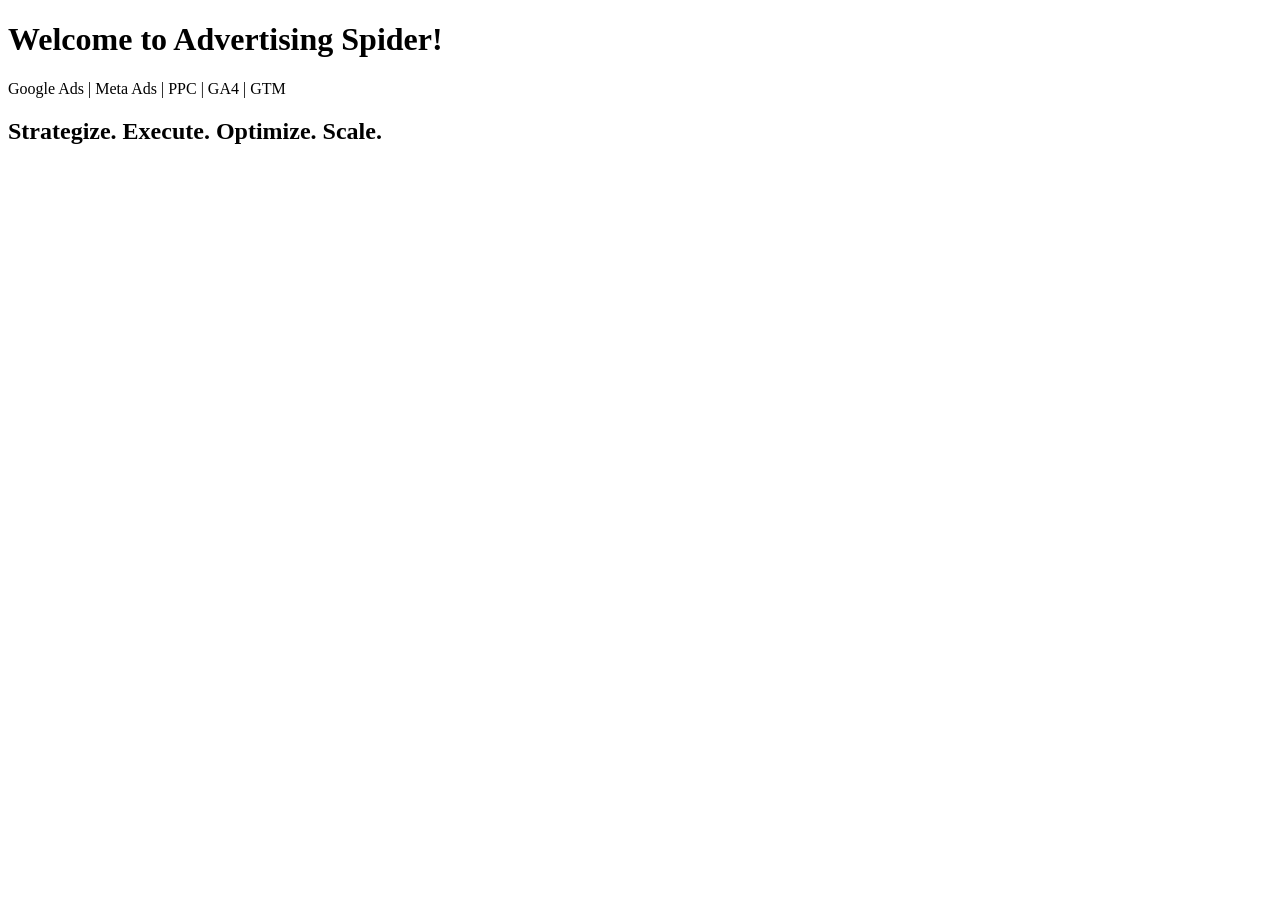
==== index.html @ 52ac08bb "Create index.html" ====
<!DOCTYPE html>
<html lang="en">
<head>
    <meta charset="UTF-8">
    <meta name="viewport" content="width=device-width, initial-scale=1.0">
    <title>Advertising Spider | Digital Marketing</title>
</head>
<body>
    <h1>Welcome to Advertising Spider!</h1>
    <p>Google Ads | Meta Ads | PPC | GA4 | GTM</p>
    <h2>Strategize. Execute. Optimize. Scale.</h2>
</body>
</html>
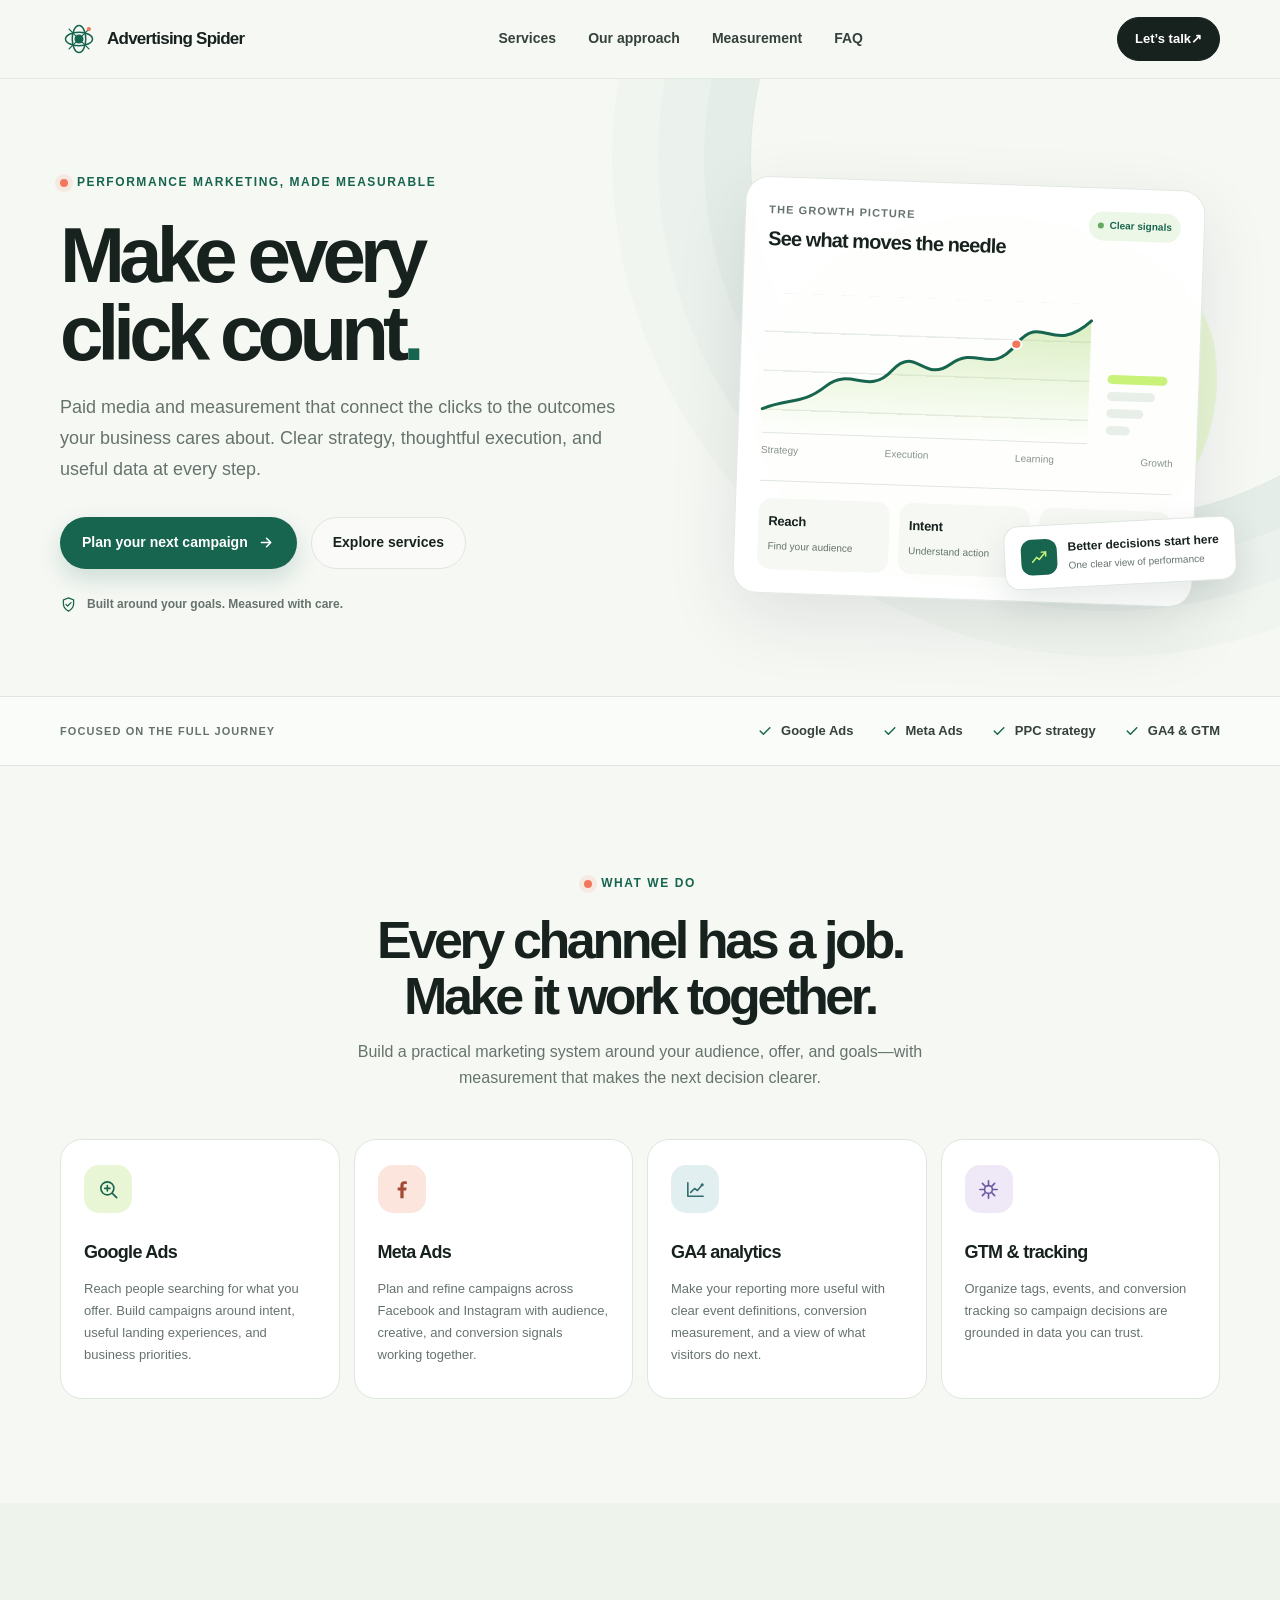
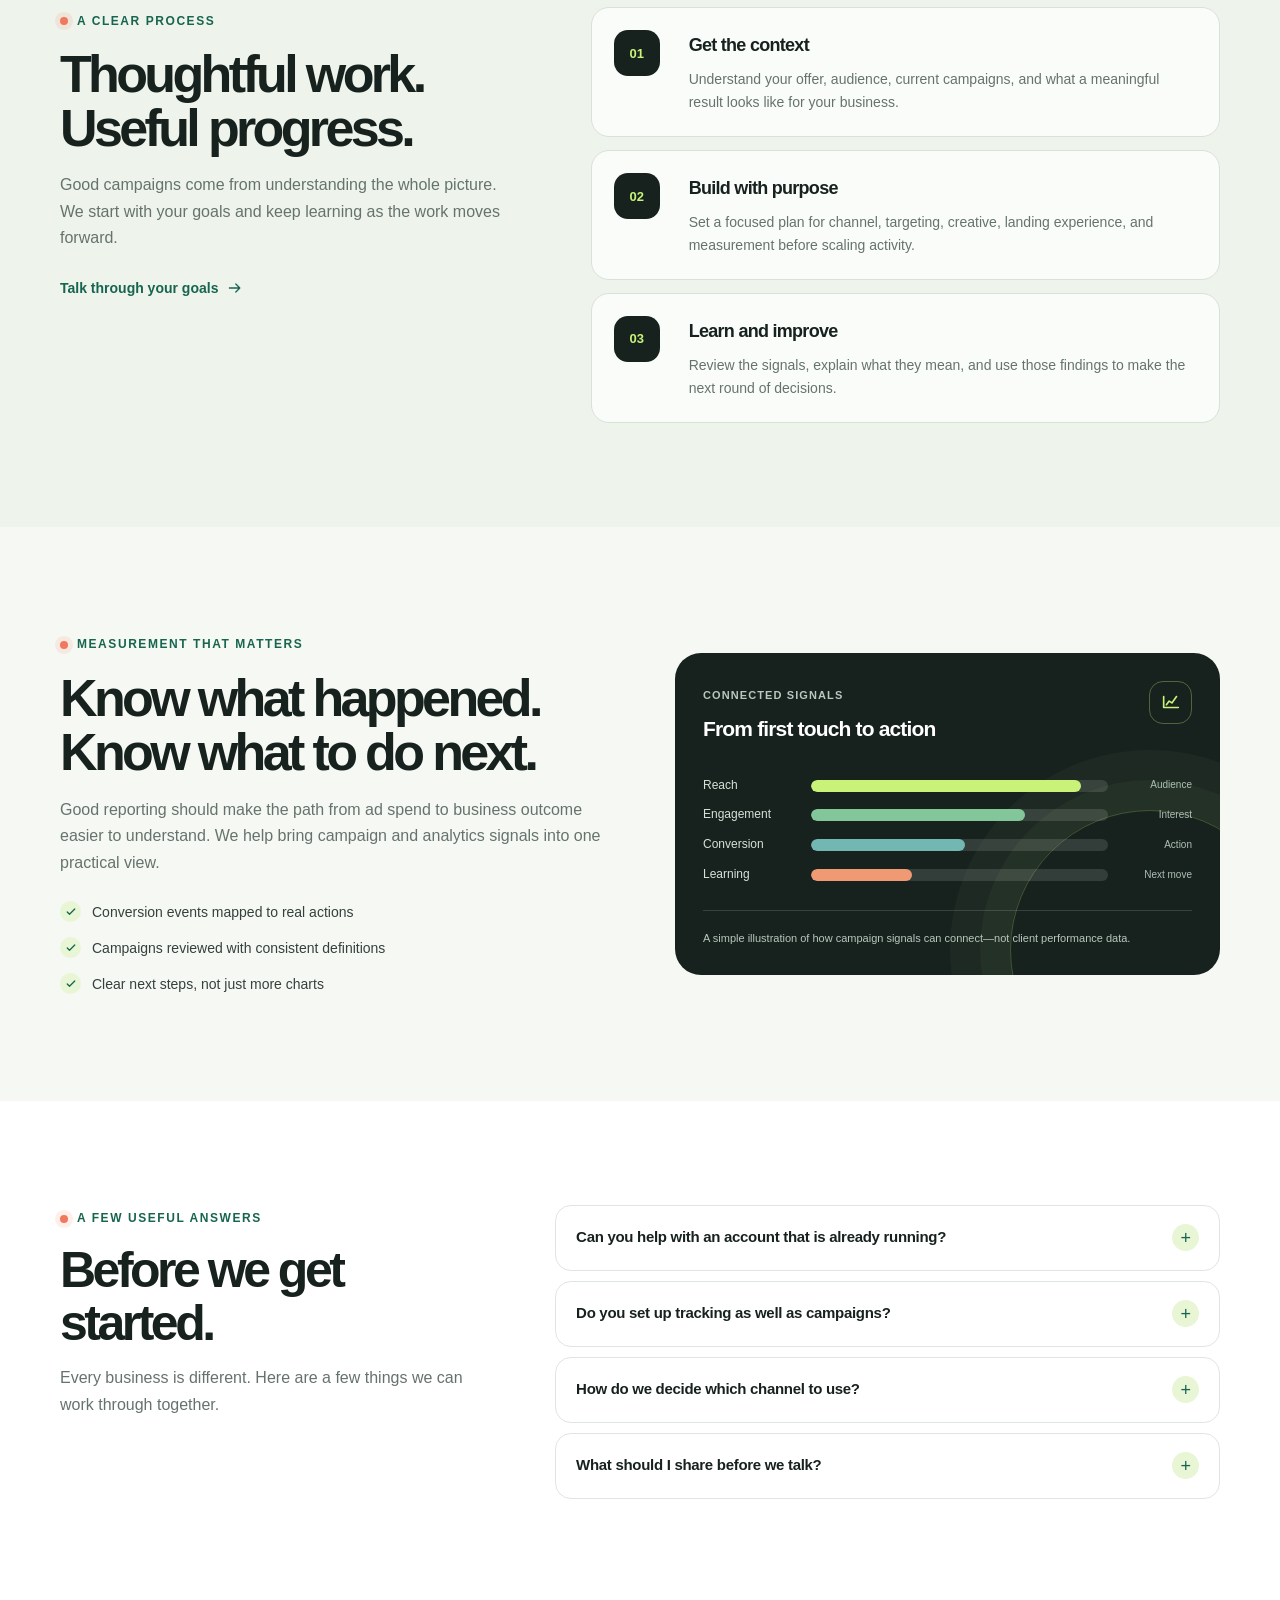
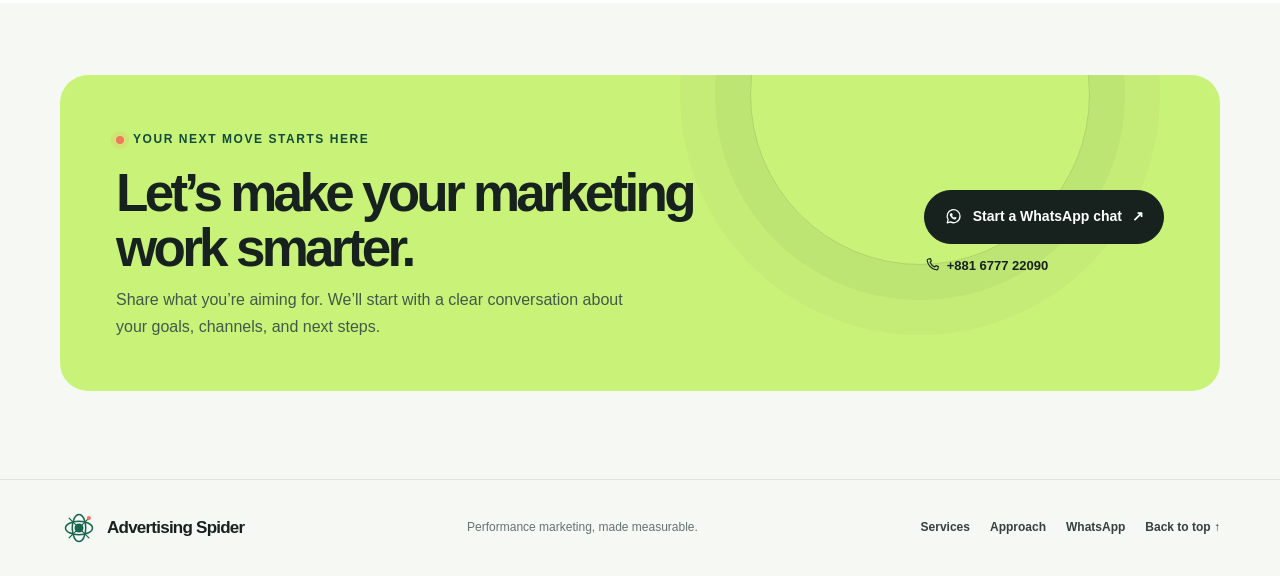
==== commit 1e6bcb00: "Build Advertising Spider marketing website" ====
--- a/index.html
+++ b/index.html
@@ -1,14 +1,578 @@
-
-<!DOCTYPE html>
+<!doctype html>
 <html lang="en">
 <head>
-    <meta charset="UTF-8">
-    <meta name="viewport" content="width=device-width, initial-scale=1.0">
-    <title>Advertising Spider | Digital Marketing</title>
+  <meta charset="utf-8">
+  <meta name="viewport" content="width=device-width, initial-scale=1">
+  <meta name="theme-color" content="#f6f8f4">
+  <meta name="description" content="Advertising Spider helps businesses make smarter use of Google Ads, Meta Ads, PPC, GA4 and Google Tag Manager.">
+  <meta property="og:type" content="website">
+  <meta property="og:title" content="Advertising Spider — Growth, made measurable">
+  <meta property="og:description" content="Paid media and measurement that connect the clicks to the outcomes your business cares about.">
+  <title>Advertising Spider — Performance marketing, made measurable</title>
+  <style>
+    :root {
+      color-scheme: light;
+      --ink: #17221f;
+      --ink-soft: #35413c;
+      --muted: #66736d;
+      --paper: #f6f8f4;
+      --white: #fff;
+      --line: #dfe6df;
+      --green: #17654f;
+      --green-dark: #104b3b;
+      --lime: #c9f279;
+      --lime-soft: #e9f6d5;
+      --coral: #f1785c;
+      --blue: #cfe6e7;
+      --shadow: 0 24px 70px rgba(24, 44, 35, .10);
+      --radius: 22px;
+      --font: "Aptos", "Segoe UI", "Helvetica Neue", Arial, sans-serif;
+    }
+    *, *::before, *::after { box-sizing: border-box; }
+    html { scroll-behavior: smooth; scroll-padding-top: 88px; }
+    body {
+      margin: 0;
+      background: var(--paper);
+      color: var(--ink);
+      font: 16px/1.65 var(--font);
+      -webkit-font-smoothing: antialiased;
+    }
+    a { color: inherit; }
+    button, a { -webkit-tap-highlight-color: transparent; }
+    button { font: inherit; }
+    img, svg { display: block; max-width: 100%; }
+    .skip-link {
+      position: fixed; left: 16px; top: 12px; z-index: 100;
+      padding: 10px 14px; border-radius: 8px; background: var(--ink); color: #fff;
+      transform: translateY(-160%);
+    }
+    .skip-link:focus { transform: translateY(0); }
+    .shell { width: min(1160px, calc(100% - 48px)); margin-inline: auto; }
+    .site-header {
+      position: sticky; top: 0; z-index: 20;
+      border-bottom: 1px solid rgba(223, 230, 223, .8);
+      background: rgba(246, 248, 244, .92);
+      backdrop-filter: blur(16px);
+    }
+    .header-inner { display: flex; align-items: center; justify-content: space-between; min-height: 78px; gap: 28px; }
+    .brand { display: inline-flex; align-items: center; gap: 10px; text-decoration: none; font-size: 17px; font-weight: 800; letter-spacing: -.045em; white-space: nowrap; }
+    .brand-mark { display: grid; width: 37px; height: 37px; place-items: center; color: var(--green); }
+    .brand-mark svg { width: 36px; height: 36px; }
+    .brand-word { color: var(--ink); }
+    .primary-nav { display: flex; align-items: center; gap: 32px; }
+    .primary-nav a { color: var(--ink-soft); font-size: 14px; font-weight: 650; text-decoration: none; transition: color .2s ease; }
+    .primary-nav a:hover, .primary-nav a:focus-visible { color: var(--green); }
+    .header-cta { display: inline-flex; align-items: center; justify-content: center; min-height: 44px; padding: 0 17px; border: 1px solid var(--ink); border-radius: 999px; background: var(--ink); color: #fff; font-size: 13px; font-weight: 750; text-decoration: none; transition: transform .2s ease, background .2s ease; }
+    .header-cta:hover { background: var(--green); border-color: var(--green); transform: translateY(-2px); }
+    .menu-toggle { display: none; align-items: center; gap: 8px; border: 0; background: transparent; color: var(--ink); font-weight: 700; cursor: pointer; }
+    .menu-toggle svg { width: 20px; height: 20px; }
+    .hero { position: relative; overflow: hidden; padding: 90px 0 82px; }
+    .hero::before {
+      position: absolute; top: -280px; right: -190px; width: 720px; height: 720px;
+      border: 1px solid rgba(23, 101, 79, .10); border-radius: 50%; content: "";
+      box-shadow: 0 0 0 46px rgba(23, 101, 79, .025), 0 0 0 92px rgba(23, 101, 79, .022), 0 0 0 138px rgba(23, 101, 79, .018);
+      pointer-events: none;
+    }
+    .hero-grid { position: relative; display: grid; grid-template-columns: 1.08fr .92fr; align-items: center; gap: 68px; }
+    .eyebrow { display: inline-flex; align-items: center; gap: 9px; color: var(--green); font-size: 12px; font-weight: 800; letter-spacing: .13em; text-transform: uppercase; }
+    .eyebrow-dot { width: 8px; height: 8px; border-radius: 50%; background: var(--coral); box-shadow: 0 0 0 5px rgba(241, 120, 92, .12); }
+    h1, h2, h3, p { margin-top: 0; }
+    h1 { max-width: 680px; margin: 22px 0 20px; font-size: clamp(48px, 6.3vw, 78px); line-height: .99; letter-spacing: -.075em; font-weight: 780; }
+    h1 span { color: var(--green); }
+    .hero-copy { max-width: 580px; color: var(--muted); font-size: 18px; line-height: 1.72; }
+    .hero-actions { display: flex; flex-wrap: wrap; align-items: center; gap: 14px; margin-top: 32px; }
+    .button { display: inline-flex; min-height: 52px; align-items: center; justify-content: center; gap: 10px; padding: 0 21px; border: 1px solid transparent; border-radius: 999px; font-size: 14px; font-weight: 800; text-decoration: none; transition: transform .2s ease, box-shadow .2s ease, background .2s ease; }
+    .button:hover { transform: translateY(-2px); }
+    .button-primary { background: var(--green); color: #fff; box-shadow: 0 10px 24px rgba(23, 101, 79, .18); }
+    .button-primary:hover { background: var(--green-dark); box-shadow: 0 14px 28px rgba(23, 101, 79, .23); }
+    .button-light { border-color: var(--line); background: rgba(255,255,255,.5); color: var(--ink); }
+    .button-light:hover { border-color: #bdcfc1; background: #fff; }
+    .button svg { width: 17px; height: 17px; }
+    .hero-note { display: flex; align-items: center; gap: 10px; margin-top: 26px; color: var(--muted); font-size: 12px; font-weight: 600; }
+    .hero-note svg { width: 17px; height: 17px; color: var(--green); flex: 0 0 auto; }
+    .visual-wrap { position: relative; min-height: 420px; display: grid; place-items: center; }
+    .visual-halo { position: absolute; inset: 8% 0 3% 7%; border-radius: 44% 56% 47% 53% / 48% 45% 55% 52%; background: var(--lime-soft); transform: rotate(-8deg); }
+    .dashboard {
+      position: relative; width: min(100%, 460px); padding: 23px; border: 1px solid rgba(223, 230, 223, .9);
+      border-radius: 24px; background: rgba(255,255,255,.94); box-shadow: var(--shadow); transform: rotate(2deg);
+    }
+    .dash-top { display: flex; justify-content: space-between; align-items: flex-start; gap: 16px; margin-bottom: 24px; }
+    .dash-label { color: var(--muted); font-size: 11px; font-weight: 750; letter-spacing: .1em; text-transform: uppercase; }
+    .dash-title { margin: 4px 0 0; font-size: 20px; letter-spacing: -.045em; }
+    .live-pill { display: inline-flex; align-items: center; gap: 6px; padding: 6px 9px; border-radius: 999px; background: #edf7e7; color: var(--green); font-size: 10px; font-weight: 800; white-space: nowrap; }
+    .live-pill span { width: 6px; height: 6px; border-radius: 50%; background: #64aa62; }
+    .dash-graph { display: grid; grid-template-columns: 1fr 68px; align-items: end; gap: 18px; height: 154px; padding: 14px 0 0; }
+    .graph-area { position: relative; height: 100%; border-bottom: 1px solid var(--line); background: repeating-linear-gradient(to bottom, transparent 0 37px, rgba(223,230,223,.75) 38px 39px); }
+    .graph-area svg { position: absolute; inset: 0; width: 100%; height: 100%; overflow: visible; }
+    .graph-side { display: flex; height: 100%; flex-direction: column; justify-content: flex-end; gap: 8px; padding-bottom: 10px; }
+    .graph-side span { display: block; height: 9px; border-radius: 99px; background: #e8efe8; }
+    .graph-side span:nth-child(1) { width: 88%; background: var(--lime); }
+    .graph-side span:nth-child(2) { width: 70%; }
+    .graph-side span:nth-child(3) { width: 54%; }
+    .graph-side span:nth-child(4) { width: 36%; }
+    .dash-legend { display: flex; justify-content: space-between; gap: 10px; margin: 9px 0 21px; color: #87928c; font-size: 10px; }
+    .dash-divider { border-top: 1px solid var(--line); }
+    .signal-row { display: grid; grid-template-columns: repeat(3, 1fr); gap: 10px; padding-top: 17px; }
+    .signal { padding: 12px 10px; border-radius: 13px; background: #f6f8f4; }
+    .signal strong { display: block; font-size: 13px; letter-spacing: -.02em; }
+    .signal span { color: var(--muted); font-size: 10px; }
+    .orbit-card { position: absolute; right: -16px; bottom: 16px; display: flex; align-items: center; gap: 11px; padding: 13px 16px; border: 1px solid var(--line); border-radius: 15px; background: #fff; box-shadow: 0 14px 36px rgba(24,44,35,.10); transform: rotate(-3deg); }
+    .orbit-icon { display: grid; width: 36px; height: 36px; place-items: center; border-radius: 11px; background: var(--green); color: var(--lime); }
+    .orbit-icon svg { width: 20px; height: 20px; }
+    .orbit-card strong { display: block; font-size: 12px; }
+    .orbit-card span { display: block; color: var(--muted); font-size: 10px; }
+    .trust { border-top: 1px solid var(--line); border-bottom: 1px solid var(--line); background: rgba(255,255,255,.44); }
+    .trust-inner { display: flex; align-items: center; justify-content: space-between; gap: 25px; padding: 23px 0; }
+    .trust-label { color: var(--muted); font-size: 11px; font-weight: 750; letter-spacing: .1em; text-transform: uppercase; }
+    .trust-items { display: flex; flex-wrap: wrap; justify-content: flex-end; gap: 13px 28px; color: var(--ink-soft); font-size: 13px; font-weight: 750; }
+    .trust-items span { display: inline-flex; align-items: center; gap: 8px; }
+    .trust-items svg { width: 16px; height: 16px; color: var(--green); }
+    .section { padding: 104px 0; }
+    .section-heading { max-width: 690px; margin: 0 auto 48px; text-align: center; }
+    .section-heading .eyebrow { justify-content: center; }
+    .section-heading h2 { margin: 16px 0 14px; font-size: clamp(35px, 4.4vw, 52px); line-height: 1.08; letter-spacing: -.065em; }
+    .section-heading p { margin: 0 auto; max-width: 570px; color: var(--muted); font-size: 16px; }
+    .service-grid { display: grid; grid-template-columns: repeat(4, 1fr); gap: 14px; }
+    .service-card { min-height: 260px; padding: 25px 23px; border: 1px solid var(--line); border-radius: var(--radius); background: #fff; transition: transform .22s ease, box-shadow .22s ease, border-color .22s ease; }
+    .service-card:hover { transform: translateY(-5px); border-color: #bfcec3; box-shadow: 0 18px 40px rgba(24,44,35,.07); }
+    .service-icon { display: grid; width: 48px; height: 48px; margin-bottom: 25px; place-items: center; border-radius: 15px; background: var(--lime-soft); color: var(--green); }
+    .service-card:nth-child(2) .service-icon { background: #fce5dc; color: #a34a36; }
+    .service-card:nth-child(3) .service-icon { background: #e1eff0; color: #326d70; }
+    .service-card:nth-child(4) .service-icon { background: #eee8f7; color: #6e57a2; }
+    .service-icon svg { width: 23px; height: 23px; }
+    .service-card h3 { margin: 0 0 10px; font-size: 18px; letter-spacing: -.04em; }
+    .service-card p { margin: 0; color: var(--muted); font-size: 13px; line-height: 1.7; }
+    .approach { background: #eef3ec; }
+    .approach-grid { display: grid; grid-template-columns: .84fr 1.16fr; gap: 75px; align-items: start; }
+    .approach-intro { position: sticky; top: 125px; }
+    .approach-intro .eyebrow { margin-bottom: 16px; }
+    .approach-intro h2 { margin: 0 0 17px; font-size: clamp(36px, 4.2vw, 52px); line-height: 1.04; letter-spacing: -.07em; }
+    .approach-intro p { color: var(--muted); }
+    .text-link { display: inline-flex; align-items: center; gap: 9px; margin-top: 9px; color: var(--green); font-size: 14px; font-weight: 800; text-decoration: none; }
+    .text-link svg { width: 16px; height: 16px; transition: transform .2s ease; }
+    .text-link:hover svg { transform: translateX(4px); }
+    .steps { display: grid; gap: 13px; }
+    .step { display: grid; grid-template-columns: 56px 1fr; gap: 19px; padding: 22px; border: 1px solid #d8e2d8; border-radius: 18px; background: rgba(255,255,255,.74); }
+    .step-number { display: grid; width: 46px; height: 46px; place-items: center; border-radius: 14px; background: var(--ink); color: var(--lime); font-size: 13px; font-weight: 850; }
+    .step h3 { margin: 1px 0 7px; font-size: 18px; letter-spacing: -.04em; }
+    .step p { margin: 0; color: var(--muted); font-size: 14px; }
+    .measure-grid { display: grid; grid-template-columns: 1fr 1fr; gap: 70px; align-items: center; }
+    .measure-copy .eyebrow { margin-bottom: 16px; }
+    .measure-copy h2 { margin: 0 0 18px; font-size: clamp(36px, 4.3vw, 52px); line-height: 1.04; letter-spacing: -.07em; }
+    .measure-copy > p { color: var(--muted); }
+    .check-list { display: grid; gap: 13px; margin: 25px 0 0; padding: 0; list-style: none; }
+    .check-list li { display: flex; align-items: flex-start; gap: 11px; color: var(--ink-soft); font-size: 14px; }
+    .check { display: grid; width: 21px; height: 21px; flex: 0 0 auto; place-items: center; border-radius: 50%; background: var(--lime-soft); color: var(--green); }
+    .check svg { width: 12px; height: 12px; }
+    .measure-card { position: relative; padding: 28px; border-radius: 26px; background: var(--ink); color: #fff; overflow: hidden; }
+    .measure-card::after { position: absolute; right: -70px; bottom: -115px; width: 280px; height: 280px; border: 1px solid rgba(201,242,121,.24); border-radius: 50%; box-shadow: 0 0 0 30px rgba(201,242,121,.04), 0 0 0 60px rgba(201,242,121,.03); content: ""; }
+    .measure-top { position: relative; z-index: 1; display: flex; justify-content: space-between; gap: 20px; align-items: start; }
+    .measure-top span { color: #b7c8bc; font-size: 11px; font-weight: 750; letter-spacing: .1em; text-transform: uppercase; }
+    .measure-top h3 { margin: 5px 0 0; font-size: 21px; letter-spacing: -.04em; }
+    .measure-mark { display: grid; width: 43px; height: 43px; place-items: center; border: 1px solid rgba(201,242,121,.32); border-radius: 14px; color: var(--lime); }
+    .measure-mark svg { width: 22px; height: 22px; }
+    .funnel { position: relative; z-index: 1; display: grid; gap: 10px; margin-top: 29px; }
+    .funnel-row { display: grid; grid-template-columns: 96px 1fr 72px; align-items: center; gap: 12px; }
+    .funnel-row > span:first-child { color: #d6e1d8; font-size: 12px; }
+    .funnel-bar { height: 12px; overflow: hidden; border-radius: 99px; background: rgba(255,255,255,.12); }
+    .funnel-bar i { display: block; height: 100%; border-radius: inherit; background: var(--lime); }
+    .funnel-row:nth-child(2) .funnel-bar i { background: #83c69a; }
+    .funnel-row:nth-child(3) .funnel-bar i { background: #73b7b2; }
+    .funnel-row:nth-child(4) .funnel-bar i { background: #ef9a72; }
+    .funnel-row small { color: #aec0b4; font-size: 10px; text-align: right; }
+    .measure-foot { position: relative; z-index: 1; margin: 25px 0 0; padding-top: 18px; border-top: 1px solid rgba(255,255,255,.14); color: #b7c8bc; font-size: 11px; }
+    .faq { background: #fff; }
+    .faq-grid { display: grid; grid-template-columns: .78fr 1.22fr; gap: 70px; align-items: start; }
+    .faq-copy .eyebrow { margin-bottom: 16px; }
+    .faq-copy h2 { margin: 0 0 16px; font-size: clamp(36px, 4.2vw, 50px); line-height: 1.05; letter-spacing: -.07em; }
+    .faq-copy p { color: var(--muted); }
+    .faq-list { display: grid; gap: 10px; }
+    .faq-list details { padding: 0 20px; border: 1px solid var(--line); border-radius: 16px; background: #fff; }
+    .faq-list summary { display: flex; min-height: 64px; align-items: center; justify-content: space-between; gap: 15px; cursor: pointer; list-style: none; font-size: 15px; font-weight: 750; letter-spacing: -.02em; }
+    .faq-list summary::-webkit-details-marker { display: none; }
+    .faq-list summary::after { content: "+"; display: grid; width: 27px; height: 27px; flex: 0 0 auto; place-items: center; border-radius: 50%; background: var(--lime-soft); color: var(--green); font-size: 18px; font-weight: 500; transition: transform .2s ease; }
+    .faq-list details[open] summary::after { transform: rotate(45deg); }
+    .faq-list details p { margin: -2px 0 20px; color: var(--muted); font-size: 14px; }
+    .contact { padding: 72px 0 88px; }
+    .contact-panel { position: relative; overflow: hidden; display: grid; grid-template-columns: 1fr auto; align-items: center; gap: 35px; padding: 51px 56px; border-radius: 28px; background: var(--lime); }
+    .contact-panel::before { position: absolute; right: 130px; top: -150px; width: 340px; height: 340px; border: 1px solid rgba(23,34,31,.15); border-radius: 50%; box-shadow: 0 0 0 35px rgba(23,34,31,.035), 0 0 0 70px rgba(23,34,31,.025); content: ""; }
+    .contact-copy, .contact-action { position: relative; z-index: 1; }
+    .contact-copy .eyebrow { color: var(--green-dark); }
+    .contact-copy h2 { max-width: 660px; margin: 13px 0 12px; font-size: clamp(34px, 4.3vw, 53px); line-height: 1.04; letter-spacing: -.07em; }
+    .contact-copy p { max-width: 540px; margin: 0; color: #40594a; }
+    .contact-action { display: grid; justify-items: start; gap: 11px; }
+    .whatsapp-button { display: inline-flex; min-height: 54px; align-items: center; justify-content: center; gap: 10px; padding: 0 19px; border: 1px solid var(--ink); border-radius: 999px; background: var(--ink); color: #fff; font-size: 14px; font-weight: 800; text-decoration: none; transition: transform .2s ease, background .2s ease; }
+    .whatsapp-button:hover { transform: translateY(-2px); background: var(--green-dark); }
+    .whatsapp-button svg { width: 19px; height: 19px; }
+    .phone-link { display: inline-flex; align-items: center; gap: 7px; color: var(--ink); font-size: 13px; font-weight: 750; text-decoration: none; }
+    .phone-link:hover { text-decoration: underline; }
+    .site-footer { border-top: 1px solid var(--line); }
+    .footer-inner { display: flex; min-height: 96px; align-items: center; justify-content: space-between; gap: 22px; }
+    .footer-note { margin: 0; color: var(--muted); font-size: 12px; }
+    .footer-links { display: flex; align-items: center; gap: 20px; }
+    .footer-links a { color: var(--ink-soft); font-size: 12px; font-weight: 700; text-decoration: none; }
+    .footer-links a:hover { color: var(--green); }
+    :focus-visible { outline: 3px solid #e67e60; outline-offset: 4px; }
+    @media (max-width: 960px) {
+      .hero { padding: 70px 0; }
+      .hero-grid { gap: 30px; }
+      .visual-wrap { min-height: 370px; }
+      .service-grid { grid-template-columns: repeat(2, 1fr); }
+      .approach-grid, .faq-grid { gap: 42px; }
+      .measure-grid { gap: 40px; }
+      .contact-panel { padding: 42px; }
+    }
+    @media (max-width: 720px) {
+      .shell { width: min(100% - 36px, 560px); }
+      .header-inner { min-height: 70px; gap: 12px; }
+      .brand { font-size: 16px; }
+      .brand-mark { width: 34px; height: 34px; }
+      .header-cta { display: none; }
+      .menu-toggle { display: inline-flex; padding: 9px 0 9px 12px; }
+      .primary-nav {
+        position: absolute; top: calc(100% + 1px); left: 0; right: 0; display: none;
+        align-items: stretch; gap: 0; padding: 8px 18px 16px; border-bottom: 1px solid var(--line);
+        background: var(--paper); box-shadow: 0 18px 30px rgba(24,44,35,.08);
+      }
+      .primary-nav.is-open { display: flex; flex-direction: column; }
+      .primary-nav a { padding: 12px 6px; border-bottom: 1px solid var(--line); }
+      .primary-nav a:last-child { border-bottom: 0; }
+      .hero { padding: 58px 0 55px; }
+      .hero-grid { grid-template-columns: 1fr; gap: 25px; }
+      h1 { max-width: 520px; font-size: clamp(48px, 12vw, 70px); }
+      .hero-copy { font-size: 16px; }
+      .hero-actions { margin-top: 24px; }
+      .visual-wrap { min-height: 345px; margin: 0 -3px; }
+      .dashboard { padding: 18px; transform: rotate(1deg); }
+      .orbit-card { right: -1px; bottom: 0; }
+      .trust-inner { align-items: flex-start; flex-direction: column; gap: 13px; padding: 18px 0; }
+      .trust-items { justify-content: flex-start; gap: 11px 18px; font-size: 12px; }
+      .section { padding: 76px 0; }
+      .section-heading { margin-bottom: 32px; text-align: left; }
+      .section-heading .eyebrow { justify-content: flex-start; }
+      .section-heading h2 { font-size: 40px; }
+      .section-heading p { margin-left: 0; font-size: 15px; }
+      .service-grid { gap: 11px; }
+      .service-card { min-height: 0; padding: 20px 17px; }
+      .service-icon { width: 43px; height: 43px; margin-bottom: 19px; }
+      .service-card h3 { font-size: 16px; }
+      .service-card p { font-size: 12px; }
+      .approach-grid, .measure-grid, .faq-grid { grid-template-columns: 1fr; gap: 35px; }
+      .approach-intro { position: static; }
+      .approach-intro h2, .measure-copy h2, .faq-copy h2 { font-size: 40px; }
+      .step { grid-template-columns: 45px 1fr; gap: 13px; padding: 17px; }
+      .step-number { width: 40px; height: 40px; }
+      .measure-card { padding: 22px 18px; }
+      .funnel-row { grid-template-columns: 80px 1fr 54px; gap: 8px; }
+      .contact { padding: 56px 0 65px; }
+      .contact-panel { grid-template-columns: 1fr; gap: 27px; padding: 32px 24px; }
+      .contact-panel::before { right: -140px; }
+      .contact-copy h2 { font-size: 39px; }
+      .footer-inner { align-items: flex-start; flex-direction: column; justify-content: center; padding: 24px 0; }
+      .footer-links { flex-wrap: wrap; gap: 12px 18px; }
+    }
+    @media (max-width: 420px) {
+      .shell { width: calc(100% - 30px); }
+      .hero-actions { align-items: stretch; flex-direction: column; }
+      .hero-actions .button { width: 100%; }
+      .visual-wrap { min-height: 310px; }
+      .dash-title { font-size: 17px; }
+      .dash-graph { grid-template-columns: 1fr 48px; height: 125px; }
+      .signal-row { gap: 7px; }
+      .signal { padding: 10px 8px; }
+      .signal strong { font-size: 11px; }
+      .signal span { font-size: 9px; }
+      .service-grid { grid-template-columns: 1fr; }
+      .service-card { display: grid; grid-template-columns: 44px 1fr; column-gap: 13px; }
+      .service-icon { grid-row: span 2; margin: 0; }
+      .service-card h3 { align-self: end; margin-bottom: 4px; }
+      .faq-list details { padding: 0 15px; }
+      .faq-list summary { font-size: 14px; }
+    }
+    @media (prefers-reduced-motion: reduce) {
+      *, *::before, *::after { scroll-behavior: auto !important; transition-duration: .01ms !important; animation-duration: .01ms !important; animation-iteration-count: 1 !important; }
+    }
+  </style>
+  <script type="application/ld+json">
+  {
+    "@context": "https://schema.org",
+    "@type": "ProfessionalService",
+    "name": "Advertising Spider",
+    "description": "Performance marketing support across Google Ads, Meta Ads, PPC, GA4 and Google Tag Manager.",
+    "telephone": "+881677722090",
+    "contactPoint": {
+      "@type": "ContactPoint",
+      "telephone": "+881677722090",
+      "contactType": "business inquiries",
+      "url": "https://wa.me/881677722090"
+    }
+  }
+  </script>
 </head>
 <body>
-    <h1>Welcome to Advertising Spider!</h1>
-    <p>Google Ads | Meta Ads | PPC | GA4 | GTM</p>
-    <h2>Strategize. Execute. Optimize. Scale.</h2>
+  <a class="skip-link" href="#main">Skip to content</a>
+  <header class="site-header">
+    <div class="shell header-inner">
+      <a class="brand" href="#top" aria-label="Advertising Spider home">
+        <span class="brand-mark" aria-hidden="true">
+          <svg viewBox="0 0 40 40" fill="none">
+            <circle cx="20" cy="20" r="5" fill="currentColor"/>
+            <ellipse cx="20" cy="20" rx="7.5" ry="15" stroke="currentColor" stroke-width="1.7"/>
+            <ellipse cx="20" cy="20" rx="15" ry="7.5" stroke="currentColor" stroke-width="1.7"/>
+            <path d="M9 9l22 22M31 9 9 31" stroke="currentColor" stroke-width="1.4" stroke-linecap="round"/>
+            <circle cx="31" cy="9" r="2.3" fill="#f1785c"/>
+          </svg>
+        </span>
+        <span class="brand-word">Advertising Spider</span>
+      </a>
+      <nav class="primary-nav" id="primary-nav" aria-label="Main navigation">
+        <a href="#services">Services</a>
+        <a href="#approach">Our approach</a>
+        <a href="#measurement">Measurement</a>
+        <a href="#faq">FAQ</a>
+      </nav>
+      <a class="header-cta" href="https://wa.me/881677722090?text=Hi%20Advertising%20Spider%2C%20I%27d%20like%20to%20discuss%20my%20marketing%20goals." target="_blank" rel="noopener noreferrer">Let’s talk <span aria-hidden="true">↗</span></a>
+      <button class="menu-toggle" type="button" aria-expanded="false" aria-controls="primary-nav">
+        <span>Menu</span>
+        <svg viewBox="0 0 24 24" fill="none" aria-hidden="true"><path d="M4 7h16M4 12h16M4 17h16" stroke="currentColor" stroke-width="1.8" stroke-linecap="round"/></svg>
+      </button>
+    </div>
+  </header>
+
+  <main id="main">
+    <section class="hero" id="top">
+      <div class="shell hero-grid">
+        <div>
+          <div class="eyebrow"><span class="eyebrow-dot" aria-hidden="true"></span> Performance marketing, made measurable</div>
+          <h1>Make every<br>click count<span>.</span></h1>
+          <p class="hero-copy">Paid media and measurement that connect the clicks to the outcomes your business cares about. Clear strategy, thoughtful execution, and useful data at every step.</p>
+          <div class="hero-actions">
+            <a class="button button-primary" href="https://wa.me/881677722090?text=Hi%20Advertising%20Spider%2C%20I%27d%20like%20to%20discuss%20my%20marketing%20goals." target="_blank" rel="noopener noreferrer">
+              Plan your next campaign
+              <svg viewBox="0 0 20 20" fill="none" aria-hidden="true"><path d="M4 10h11M10 5l5 5-5 5" stroke="currentColor" stroke-width="1.8" stroke-linecap="round" stroke-linejoin="round"/></svg>
+            </a>
+            <a class="button button-light" href="#services">Explore services</a>
+          </div>
+          <div class="hero-note">
+            <svg viewBox="0 0 20 20" fill="none" aria-hidden="true"><path d="M10 2.2 16 4.5v4.6c0 3.7-2.5 6.8-6 8.7-3.5-1.9-6-5-6-8.7V4.5l6-2.3Z" stroke="currentColor" stroke-width="1.5"/><path d="m7 9.8 2 2 4-4" stroke="currentColor" stroke-width="1.5" stroke-linecap="round" stroke-linejoin="round"/></svg>
+            Built around your goals. Measured with care.
+          </div>
+        </div>
+        <div class="visual-wrap" aria-label="Illustration of a marketing performance dashboard">
+          <div class="visual-halo" aria-hidden="true"></div>
+          <div class="dashboard">
+            <div class="dash-top">
+              <div><div class="dash-label">The growth picture</div><h2 class="dash-title">See what moves the needle</h2></div>
+              <div class="live-pill"><span aria-hidden="true"></span> Clear signals</div>
+            </div>
+            <div class="dash-graph" aria-hidden="true">
+              <div class="graph-area">
+                <svg viewBox="0 0 320 150" preserveAspectRatio="none">
+                  <defs><linearGradient id="areaFill" x1="0" y1="0" x2="0" y2="1"><stop offset="0" stop-color="#b5dc83" stop-opacity=".48"/><stop offset="1" stop-color="#b5dc83" stop-opacity="0"/></linearGradient></defs>
+                  <path d="M0 125 C28 112 38 120 62 98 S103 108 126 79 S157 92 183 70 S222 82 247 46 S282 58 320 18 V150 H0Z" fill="url(#areaFill)"/>
+                  <path d="M0 125 C28 112 38 120 62 98 S103 108 126 79 S157 92 183 70 S222 82 247 46 S282 58 320 18" fill="none" stroke="#17654f" stroke-width="3" vector-effect="non-scaling-stroke" stroke-linecap="round"/>
+                  <circle cx="247" cy="46" r="5" fill="#f1785c" stroke="white" stroke-width="2"/>
+                </svg>
+              </div>
+              <div class="graph-side"><span></span><span></span><span></span><span></span></div>
+            </div>
+            <div class="dash-legend"><span>Strategy</span><span>Execution</span><span>Learning</span><span>Growth</span></div>
+            <div class="dash-divider"></div>
+            <div class="signal-row">
+              <div class="signal"><strong>Reach</strong><span>Find your audience</span></div>
+              <div class="signal"><strong>Intent</strong><span>Understand action</span></div>
+              <div class="signal"><strong>Impact</strong><span>Learn and improve</span></div>
+            </div>
+          </div>
+          <div class="orbit-card">
+            <div class="orbit-icon" aria-hidden="true"><svg viewBox="0 0 24 24" fill="none"><path d="M4 17.5 9 12l3 2.6L20 6" stroke="currentColor" stroke-width="1.8" stroke-linecap="round" stroke-linejoin="round"/><path d="M15 6h5v5" stroke="currentColor" stroke-width="1.8" stroke-linecap="round" stroke-linejoin="round"/></svg></div>
+            <div><strong>Better decisions start here</strong><span>One clear view of performance</span></div>
+          </div>
+        </div>
+      </div>
+    </section>
+
+    <div class="trust" aria-label="Areas of expertise">
+      <div class="shell trust-inner">
+        <span class="trust-label">Focused on the full journey</span>
+        <div class="trust-items">
+          <span><svg viewBox="0 0 20 20" fill="none" aria-hidden="true"><path d="m4 10 4 4 8-8" stroke="currentColor" stroke-width="1.8" stroke-linecap="round" stroke-linejoin="round"/></svg>Google Ads</span>
+          <span><svg viewBox="0 0 20 20" fill="none" aria-hidden="true"><path d="m4 10 4 4 8-8" stroke="currentColor" stroke-width="1.8" stroke-linecap="round" stroke-linejoin="round"/></svg>Meta Ads</span>
+          <span><svg viewBox="0 0 20 20" fill="none" aria-hidden="true"><path d="m4 10 4 4 8-8" stroke="currentColor" stroke-width="1.8" stroke-linecap="round" stroke-linejoin="round"/></svg>PPC strategy</span>
+          <span><svg viewBox="0 0 20 20" fill="none" aria-hidden="true"><path d="m4 10 4 4 8-8" stroke="currentColor" stroke-width="1.8" stroke-linecap="round" stroke-linejoin="round"/></svg>GA4 &amp; GTM</span>
+        </div>
+      </div>
+    </div>
+
+    <section class="section" id="services">
+      <div class="shell">
+        <div class="section-heading">
+          <div class="eyebrow"><span class="eyebrow-dot" aria-hidden="true"></span> What we do</div>
+          <h2>Every channel has a job.<br>Make it work together.</h2>
+          <p>Build a practical marketing system around your audience, offer, and goals—with measurement that makes the next decision clearer.</p>
+        </div>
+        <div class="service-grid">
+          <article class="service-card">
+            <div class="service-icon" aria-hidden="true"><svg viewBox="0 0 24 24" fill="none"><circle cx="10.8" cy="10.8" r="6.8" stroke="currentColor" stroke-width="1.7"/><path d="m16 16 4.5 4.5M8 10.8h5.6M10.8 8v5.6" stroke="currentColor" stroke-width="1.7" stroke-linecap="round"/></svg></div>
+            <h3>Google Ads</h3>
+            <p>Reach people searching for what you offer. Build campaigns around intent, useful landing experiences, and business priorities.</p>
+          </article>
+          <article class="service-card">
+            <div class="service-icon" aria-hidden="true"><svg viewBox="0 0 24 24" fill="none"><path d="M14.2 21v-8h2.7l.4-3.2h-3.1v-2c0-.9.3-1.5 1.6-1.5h1.7V3.4c-.3 0-1.3-.1-2.5-.1-2.5 0-4.2 1.5-4.2 4.3v2.2H8v3.2h2.8v8h3.4Z" fill="currentColor"/></svg></div>
+            <h3>Meta Ads</h3>
+            <p>Plan and refine campaigns across Facebook and Instagram with audience, creative, and conversion signals working together.</p>
+          </article>
+          <article class="service-card">
+            <div class="service-icon" aria-hidden="true"><svg viewBox="0 0 24 24" fill="none"><path d="M4 19V5m0 14h16M7 15l4-4 3 2 5-6" stroke="currentColor" stroke-width="1.7" stroke-linecap="round" stroke-linejoin="round"/><circle cx="19" cy="7" r="1.6" fill="currentColor"/></svg></div>
+            <h3>GA4 analytics</h3>
+            <p>Make your reporting more useful with clear event definitions, conversion measurement, and a view of what visitors do next.</p>
+          </article>
+          <article class="service-card">
+            <div class="service-icon" aria-hidden="true"><svg viewBox="0 0 24 24" fill="none"><path d="M12 3v4m0 10v4M3 12h4m10 0h4M5.6 5.6l2.8 2.8m7.2 7.2 2.8 2.8m0-12.8-2.8 2.8m-7.2 7.2-2.8 2.8" stroke="currentColor" stroke-width="1.7" stroke-linecap="round"/><circle cx="12" cy="12" r="4.1" stroke="currentColor" stroke-width="1.7"/></svg></div>
+            <h3>GTM &amp; tracking</h3>
+            <p>Organize tags, events, and conversion tracking so campaign decisions are grounded in data you can trust.</p>
+          </article>
+        </div>
+      </div>
+    </section>
+
+    <section class="section approach" id="approach">
+      <div class="shell approach-grid">
+        <div class="approach-intro">
+          <div class="eyebrow"><span class="eyebrow-dot" aria-hidden="true"></span> A clear process</div>
+          <h2>Thoughtful work.<br>Useful progress.</h2>
+          <p>Good campaigns come from understanding the whole picture. We start with your goals and keep learning as the work moves forward.</p>
+          <a class="text-link" href="https://wa.me/881677722090?text=Hi%20Advertising%20Spider%2C%20I%27d%20like%20to%20discuss%20my%20marketing%20goals." target="_blank" rel="noopener noreferrer">
+            Talk through your goals
+            <svg viewBox="0 0 20 20" fill="none" aria-hidden="true"><path d="M3 10h13M11 5l5 5-5 5" stroke="currentColor" stroke-width="1.6" stroke-linecap="round" stroke-linejoin="round"/></svg>
+          </a>
+        </div>
+        <div class="steps">
+          <article class="step"><div class="step-number">01</div><div><h3>Get the context</h3><p>Understand your offer, audience, current campaigns, and what a meaningful result looks like for your business.</p></div></article>
+          <article class="step"><div class="step-number">02</div><div><h3>Build with purpose</h3><p>Set a focused plan for channel, targeting, creative, landing experience, and measurement before scaling activity.</p></div></article>
+          <article class="step"><div class="step-number">03</div><div><h3>Learn and improve</h3><p>Review the signals, explain what they mean, and use those findings to make the next round of decisions.</p></div></article>
+        </div>
+      </div>
+    </section>
+
+    <section class="section" id="measurement">
+      <div class="shell measure-grid">
+        <div class="measure-copy">
+          <div class="eyebrow"><span class="eyebrow-dot" aria-hidden="true"></span> Measurement that matters</div>
+          <h2>Know what happened.<br>Know what to do next.</h2>
+          <p>Good reporting should make the path from ad spend to business outcome easier to understand. We help bring campaign and analytics signals into one practical view.</p>
+          <ul class="check-list">
+            <li><span class="check"><svg viewBox="0 0 16 16" fill="none" aria-hidden="true"><path d="m3 8 3 3 7-7" stroke="currentColor" stroke-width="1.7" stroke-linecap="round" stroke-linejoin="round"/></svg></span>Conversion events mapped to real actions</li>
+            <li><span class="check"><svg viewBox="0 0 16 16" fill="none" aria-hidden="true"><path d="m3 8 3 3 7-7" stroke="currentColor" stroke-width="1.7" stroke-linecap="round" stroke-linejoin="round"/></svg></span>Campaigns reviewed with consistent definitions</li>
+            <li><span class="check"><svg viewBox="0 0 16 16" fill="none" aria-hidden="true"><path d="m3 8 3 3 7-7" stroke="currentColor" stroke-width="1.7" stroke-linecap="round" stroke-linejoin="round"/></svg></span>Clear next steps, not just more charts</li>
+          </ul>
+        </div>
+        <div class="measure-card" aria-label="Illustrative marketing measurement flow">
+          <div class="measure-top">
+            <div><span>Connected signals</span><h3>From first touch to action</h3></div>
+            <div class="measure-mark" aria-hidden="true"><svg viewBox="0 0 24 24" fill="none"><path d="M4 18V6m0 12h16M7 15l3-4 3 2 5-7" stroke="currentColor" stroke-width="1.8" stroke-linecap="round" stroke-linejoin="round"/></svg></div>
+          </div>
+          <div class="funnel">
+            <div class="funnel-row"><span>Reach</span><div class="funnel-bar"><i style="width:91%"></i></div><small>Audience</small></div>
+            <div class="funnel-row"><span>Engagement</span><div class="funnel-bar"><i style="width:72%"></i></div><small>Interest</small></div>
+            <div class="funnel-row"><span>Conversion</span><div class="funnel-bar"><i style="width:52%"></i></div><small>Action</small></div>
+            <div class="funnel-row"><span>Learning</span><div class="funnel-bar"><i style="width:34%"></i></div><small>Next move</small></div>
+          </div>
+          <p class="measure-foot">A simple illustration of how campaign signals can connect—not client performance data.</p>
+        </div>
+      </div>
+    </section>
+
+    <section class="section faq" id="faq">
+      <div class="shell faq-grid">
+        <div class="faq-copy">
+          <div class="eyebrow"><span class="eyebrow-dot" aria-hidden="true"></span> A few useful answers</div>
+          <h2>Before we get started.</h2>
+          <p>Every business is different. Here are a few things we can work through together.</p>
+        </div>
+        <div class="faq-list">
+          <details>
+            <summary>Can you help with an account that is already running?</summary>
+            <p>Yes. We can review the account structure, targeting, conversion setup, and current reporting, then agree on the most useful priorities.</p>
+          </details>
+          <details>
+            <summary>Do you set up tracking as well as campaigns?</summary>
+            <p>Yes. GA4 and Google Tag Manager are part of the service mix, so measurement can be considered alongside campaign planning and management.</p>
+          </details>
+          <details>
+            <summary>How do we decide which channel to use?</summary>
+            <p>We start with your audience, offer, goals, and available data. The right channel depends on where people are in their decision process and what you need to learn.</p>
+          </details>
+          <details>
+            <summary>What should I share before we talk?</summary>
+            <p>A short note about your business, target audience, current marketing, and the outcome you want is enough to start the conversation.</p>
+          </details>
+        </div>
+      </div>
+    </section>
+
+    <section class="contact" id="contact">
+      <div class="shell">
+        <div class="contact-panel">
+          <div class="contact-copy">
+            <div class="eyebrow"><span class="eyebrow-dot" aria-hidden="true"></span> Your next move starts here</div>
+            <h2>Let’s make your marketing work smarter.</h2>
+            <p>Share what you’re aiming for. We’ll start with a clear conversation about your goals, channels, and next steps.</p>
+          </div>
+          <div class="contact-action">
+            <a class="whatsapp-button" href="https://wa.me/881677722090?text=Hi%20Advertising%20Spider%2C%20I%27d%20like%20to%20discuss%20my%20marketing%20goals." target="_blank" rel="noopener noreferrer" aria-label="Start a WhatsApp chat with Advertising Spider at +881 6777 22090">
+              <svg viewBox="0 0 24 24" fill="none" aria-hidden="true"><path d="M20.2 11.7a8.1 8.1 0 0 1-12 7.1L4 20l1.3-4.1a8.1 8.1 0 1 1 14.9-4.2Z" stroke="currentColor" stroke-width="1.6" stroke-linejoin="round"/><path d="M8.8 8.2c.2-.4.4-.4.7-.4h.4c.2 0 .3.1.4.4l.6 1.5c.1.2.1.4-.1.6l-.5.6c-.2.2-.2.3 0 .6.5.8 1.1 1.4 2 1.9.3.2.4.2.6-.1l.6-.7c.2-.2.4-.2.6-.1l1.4.7c.2.1.3.2.3.4 0 .3-.2 1.1-.7 1.5-.5.5-1.2.7-1.8.6-.5-.1-1.3-.3-2.3-.9-1.7-1-2.8-2.8-3-3.1-.3-.5-.8-1.3-.8-2s.4-1.1.6-1.4Z" fill="currentColor"/></svg>
+              Start a WhatsApp chat
+              <span aria-hidden="true">↗</span>
+            </a>
+            <a class="phone-link" href="https://wa.me/881677722090" target="_blank" rel="noopener noreferrer">
+              <svg viewBox="0 0 20 20" width="16" height="16" fill="none" aria-hidden="true"><path d="M5.5 2.5 8 2l1.2 3-1.6 1.5a11 11 0 0 0 5.9 5.9L15 10.8l3 1.2-.5 2.5c-.2 1-1.1 1.7-2.2 1.5A15 15 0 0 1 4 4.7c-.2-1.1.5-2 1.5-2.2Z" stroke="currentColor" stroke-width="1.4" stroke-linejoin="round"/></svg>
+              +881 6777 22090
+            </a>
+          </div>
+        </div>
+      </div>
+    </section>
+  </main>
+
+  <footer class="site-footer">
+    <div class="shell footer-inner">
+      <a class="brand" href="#top" aria-label="Advertising Spider, back to top">
+        <span class="brand-mark" aria-hidden="true">
+          <svg viewBox="0 0 40 40" fill="none"><circle cx="20" cy="20" r="5" fill="currentColor"/><ellipse cx="20" cy="20" rx="7.5" ry="15" stroke="currentColor" stroke-width="1.7"/><ellipse cx="20" cy="20" rx="15" ry="7.5" stroke="currentColor" stroke-width="1.7"/><path d="M9 9l22 22M31 9 9 31" stroke="currentColor" stroke-width="1.4" stroke-linecap="round"/><circle cx="31" cy="9" r="2.3" fill="#f1785c"/></svg>
+        </span>
+        <span class="brand-word">Advertising Spider</span>
+      </a>
+      <p class="footer-note">Performance marketing, made measurable.</p>
+      <div class="footer-links">
+        <a href="#services">Services</a>
+        <a href="#approach">Approach</a>
+        <a href="https://wa.me/881677722090" target="_blank" rel="noopener noreferrer">WhatsApp</a>
+        <a href="#top">Back to top ↑</a>
+      </div>
+    </div>
+  </footer>
+  <script>
+    const menuToggle = document.querySelector(".menu-toggle");
+    const primaryNav = document.querySelector("#primary-nav");
+    menuToggle.addEventListener("click", () => {
+      const isOpen = menuToggle.getAttribute("aria-expanded") === "true";
+      menuToggle.setAttribute("aria-expanded", String(!isOpen));
+      primaryNav.classList.toggle("is-open", !isOpen);
+    });
+    primaryNav.addEventListener("click", (event) => {
+      if (event.target.closest("a")) {
+        menuToggle.setAttribute("aria-expanded", "false");
+        primaryNav.classList.remove("is-open");
+      }
+    });
+    document.addEventListener("keydown", (event) => {
+      if (event.key === "Escape" && menuToggle.getAttribute("aria-expanded") === "true") {
+        menuToggle.setAttribute("aria-expanded", "false");
+        primaryNav.classList.remove("is-open");
+        menuToggle.focus();
+      }
+    });
+  </script>
 </body>
 </html>
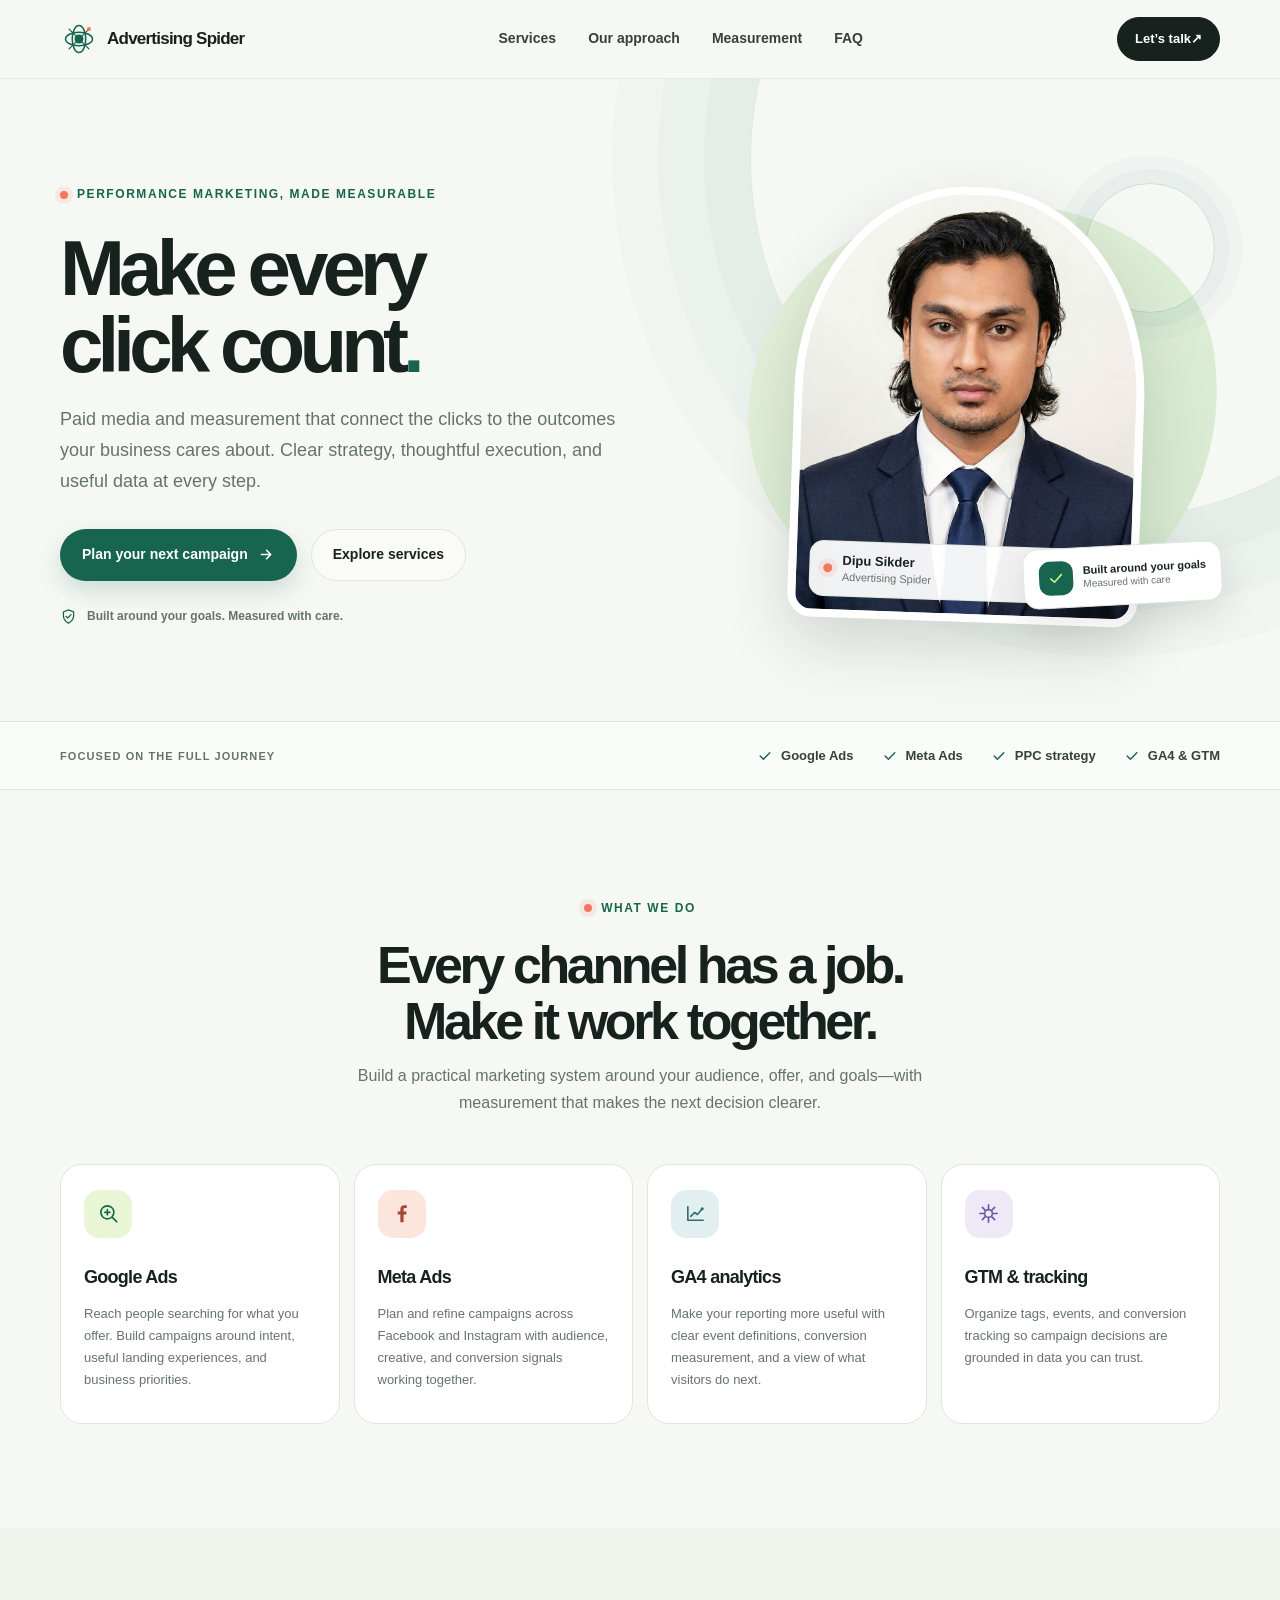
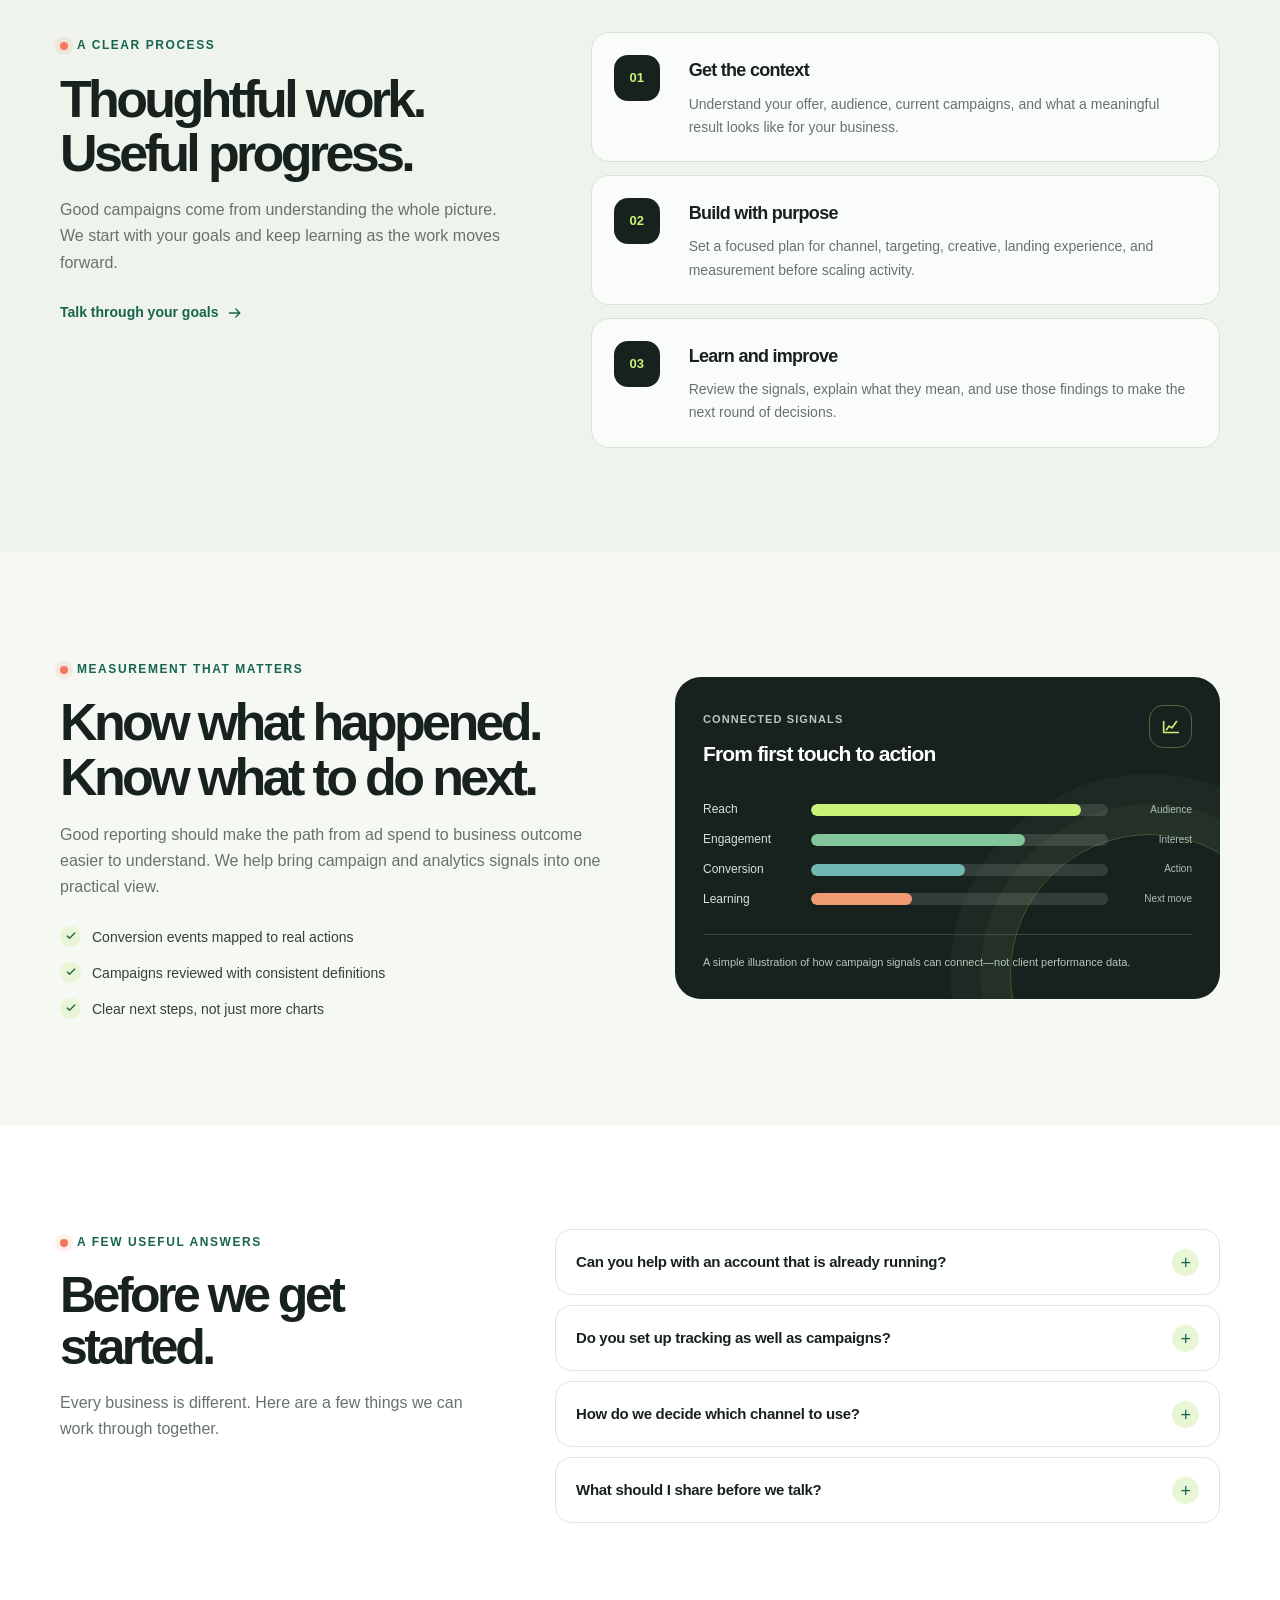
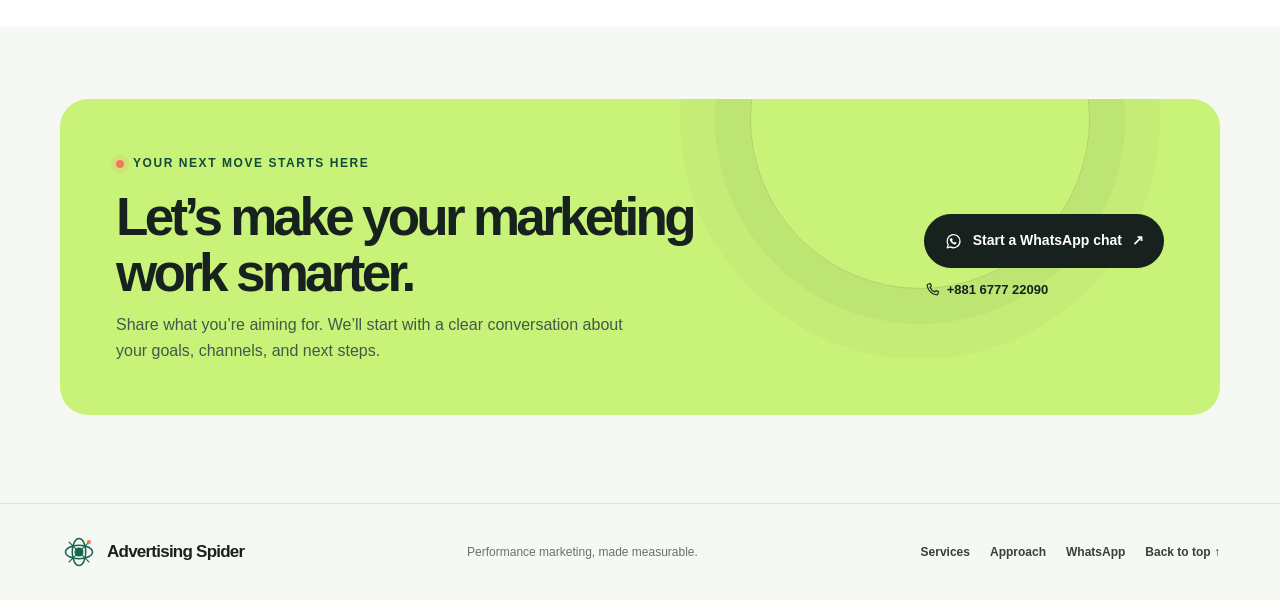
==== commit 38510938: "Add Dipu's portrait to the website" ====
--- a/index.html
+++ b/index.html
@@ -8,6 +8,7 @@
   <meta property="og:type" content="website">
   <meta property="og:title" content="Advertising Spider — Growth, made measurable">
   <meta property="og:description" content="Paid media and measurement that connect the clicks to the outcomes your business cares about.">
+  <meta property="og:image" content="https://dipusikder19.github.io/advertisingspider.github.io/assets/dipu-profile.jpg">
   <title>Advertising Spider — Performance marketing, made measurable</title>
   <style>
     :root {
@@ -292,6 +293,57 @@
     @media (prefers-reduced-motion: reduce) {
       *, *::before, *::after { scroll-behavior: auto !important; transition-duration: .01ms !important; animation-duration: .01ms !important; animation-iteration-count: 1 !important; }
     }
+  
+    .portrait-wrap { min-height: 470px; }
+    .portrait-halo {
+      position: absolute; inset: 7% 0 4% 6%; border-radius: 48% 52% 44% 56% / 50% 44% 56% 50%;
+      background: linear-gradient(145deg, #e7f1db, #d5ead0); transform: rotate(-8deg);
+    }
+    .portrait-ring {
+      position: absolute; top: 3%; right: 1%; width: 130px; height: 130px;
+      border: 1px solid rgba(23,101,79,.18); border-radius: 50%;
+      box-shadow: 0 0 0 14px rgba(23,101,79,.035), 0 0 0 28px rgba(23,101,79,.025);
+    }
+    .portrait-card {
+      position: relative; z-index: 1; width: min(78%, 350px); height: 435px; margin: 0;
+      overflow: hidden; border: 8px solid #fff; border-radius: 48% 48% 24px 24px;
+      background: #edf1e9; box-shadow: 0 24px 64px rgba(24,44,35,.17); transform: rotate(2deg);
+    }
+    .portrait-card img { width: 100%; height: 100%; object-fit: cover; object-position: center 21%; }
+    .portrait-caption {
+      position: absolute; right: 13px; bottom: 13px; left: 13px; display: flex; align-items: center;
+      gap: 10px; padding: 11px 13px; border: 1px solid rgba(223,230,223,.9); border-radius: 14px;
+      background: rgba(255,255,255,.94); box-shadow: 0 7px 20px rgba(24,44,35,.08);
+    }
+    .portrait-caption-dot { width: 9px; height: 9px; flex: 0 0 auto; border-radius: 50%; background: var(--coral); box-shadow: 0 0 0 5px rgba(241,120,92,.12); }
+    .portrait-caption strong { display: block; color: var(--ink); font-size: 13px; line-height: 1.3; }
+    .portrait-caption small { display: block; color: var(--muted); font-size: 11px; line-height: 1.4; }
+    .portrait-badge {
+      position: absolute; right: -2px; bottom: 34px; z-index: 2; display: flex; align-items: center; gap: 10px;
+      padding: 12px 15px; border: 1px solid var(--line); border-radius: 15px; background: #fff;
+      box-shadow: 0 14px 36px rgba(24,44,35,.12); transform: rotate(-3deg);
+    }
+    .portrait-badge-icon { display: grid; width: 34px; height: 34px; flex: 0 0 auto; place-items: center; border-radius: 11px; background: var(--green); color: var(--lime); }
+    .portrait-badge-icon svg { width: 18px; height: 18px; }
+    .portrait-badge strong { display: block; font-size: 11px; line-height: 1.35; }
+    .portrait-badge small { display: block; color: var(--muted); font-size: 10px; line-height: 1.4; }
+    @media (max-width: 960px) {
+      .portrait-wrap { min-height: 425px; }
+      .portrait-card { width: min(78%, 330px); height: 395px; }
+    }
+    @media (max-width: 720px) {
+      .portrait-wrap { min-height: 385px; margin: 0; }
+      .portrait-card { width: min(76%, 300px); height: 360px; }
+      .portrait-badge { right: 0; bottom: 14px; }
+      .portrait-ring { width: 100px; height: 100px; }
+    }
+    @media (max-width: 420px) {
+      .portrait-wrap { min-height: 340px; }
+      .portrait-card { width: min(78%, 260px); height: 320px; }
+      .portrait-badge { right: -3px; bottom: 7px; padding: 10px 12px; }
+      .portrait-badge-icon { width: 30px; height: 30px; }
+    }
+
   </style>
   <script type="application/ld+json">
   {
@@ -299,6 +351,7 @@
     "@type": "ProfessionalService",
     "name": "Advertising Spider",
     "description": "Performance marketing support across Google Ads, Meta Ads, PPC, GA4 and Google Tag Manager.",
+    "image": "https://dipusikder19.github.io/advertisingspider.github.io/assets/dipu-profile.jpg",
     "telephone": "+881677722090",
     "contactPoint": {
       "@type": "ContactPoint",
@@ -358,35 +411,21 @@
             Built around your goals. Measured with care.
           </div>
         </div>
-        <div class="visual-wrap" aria-label="Illustration of a marketing performance dashboard">
-          <div class="visual-halo" aria-hidden="true"></div>
-          <div class="dashboard">
-            <div class="dash-top">
-              <div><div class="dash-label">The growth picture</div><h2 class="dash-title">See what moves the needle</h2></div>
-              <div class="live-pill"><span aria-hidden="true"></span> Clear signals</div>
-            </div>
-            <div class="dash-graph" aria-hidden="true">
-              <div class="graph-area">
-                <svg viewBox="0 0 320 150" preserveAspectRatio="none">
-                  <defs><linearGradient id="areaFill" x1="0" y1="0" x2="0" y2="1"><stop offset="0" stop-color="#b5dc83" stop-opacity=".48"/><stop offset="1" stop-color="#b5dc83" stop-opacity="0"/></linearGradient></defs>
-                  <path d="M0 125 C28 112 38 120 62 98 S103 108 126 79 S157 92 183 70 S222 82 247 46 S282 58 320 18 V150 H0Z" fill="url(#areaFill)"/>
-                  <path d="M0 125 C28 112 38 120 62 98 S103 108 126 79 S157 92 183 70 S222 82 247 46 S282 58 320 18" fill="none" stroke="#17654f" stroke-width="3" vector-effect="non-scaling-stroke" stroke-linecap="round"/>
-                  <circle cx="247" cy="46" r="5" fill="#f1785c" stroke="white" stroke-width="2"/>
-                </svg>
-              </div>
-              <div class="graph-side"><span></span><span></span><span></span><span></span></div>
-            </div>
-            <div class="dash-legend"><span>Strategy</span><span>Execution</span><span>Learning</span><span>Growth</span></div>
-            <div class="dash-divider"></div>
-            <div class="signal-row">
-              <div class="signal"><strong>Reach</strong><span>Find your audience</span></div>
-              <div class="signal"><strong>Intent</strong><span>Understand action</span></div>
-              <div class="signal"><strong>Impact</strong><span>Learn and improve</span></div>
-            </div>
-          </div>
-          <div class="orbit-card">
-            <div class="orbit-icon" aria-hidden="true"><svg viewBox="0 0 24 24" fill="none"><path d="M4 17.5 9 12l3 2.6L20 6" stroke="currentColor" stroke-width="1.8" stroke-linecap="round" stroke-linejoin="round"/><path d="M15 6h5v5" stroke="currentColor" stroke-width="1.8" stroke-linecap="round" stroke-linejoin="round"/></svg></div>
-            <div><strong>Better decisions start here</strong><span>One clear view of performance</span></div>
+        <div class="visual-wrap portrait-wrap">
+          <div class="portrait-halo" aria-hidden="true"></div>
+          <div class="portrait-ring" aria-hidden="true"></div>
+          <figure class="portrait-card">
+            <img src="assets/dipu-profile.jpg" alt="Portrait of Dipu Sikder" width="640" height="820" fetchpriority="high">
+            <figcaption class="portrait-caption">
+              <span class="portrait-caption-dot" aria-hidden="true"></span>
+              <span><strong>Dipu Sikder</strong><small>Advertising Spider</small></span>
+            </figcaption>
+          </figure>
+          <div class="portrait-badge">
+            <span class="portrait-badge-icon" aria-hidden="true">
+              <svg viewBox="0 0 20 20" fill="none"><path d="m4 10 4 4 8-8" stroke="currentColor" stroke-width="1.8" stroke-linecap="round" stroke-linejoin="round"/></svg>
+            </span>
+            <span><strong>Built around your goals</strong><small>Measured with care</small></span>
           </div>
         </div>
       </div>
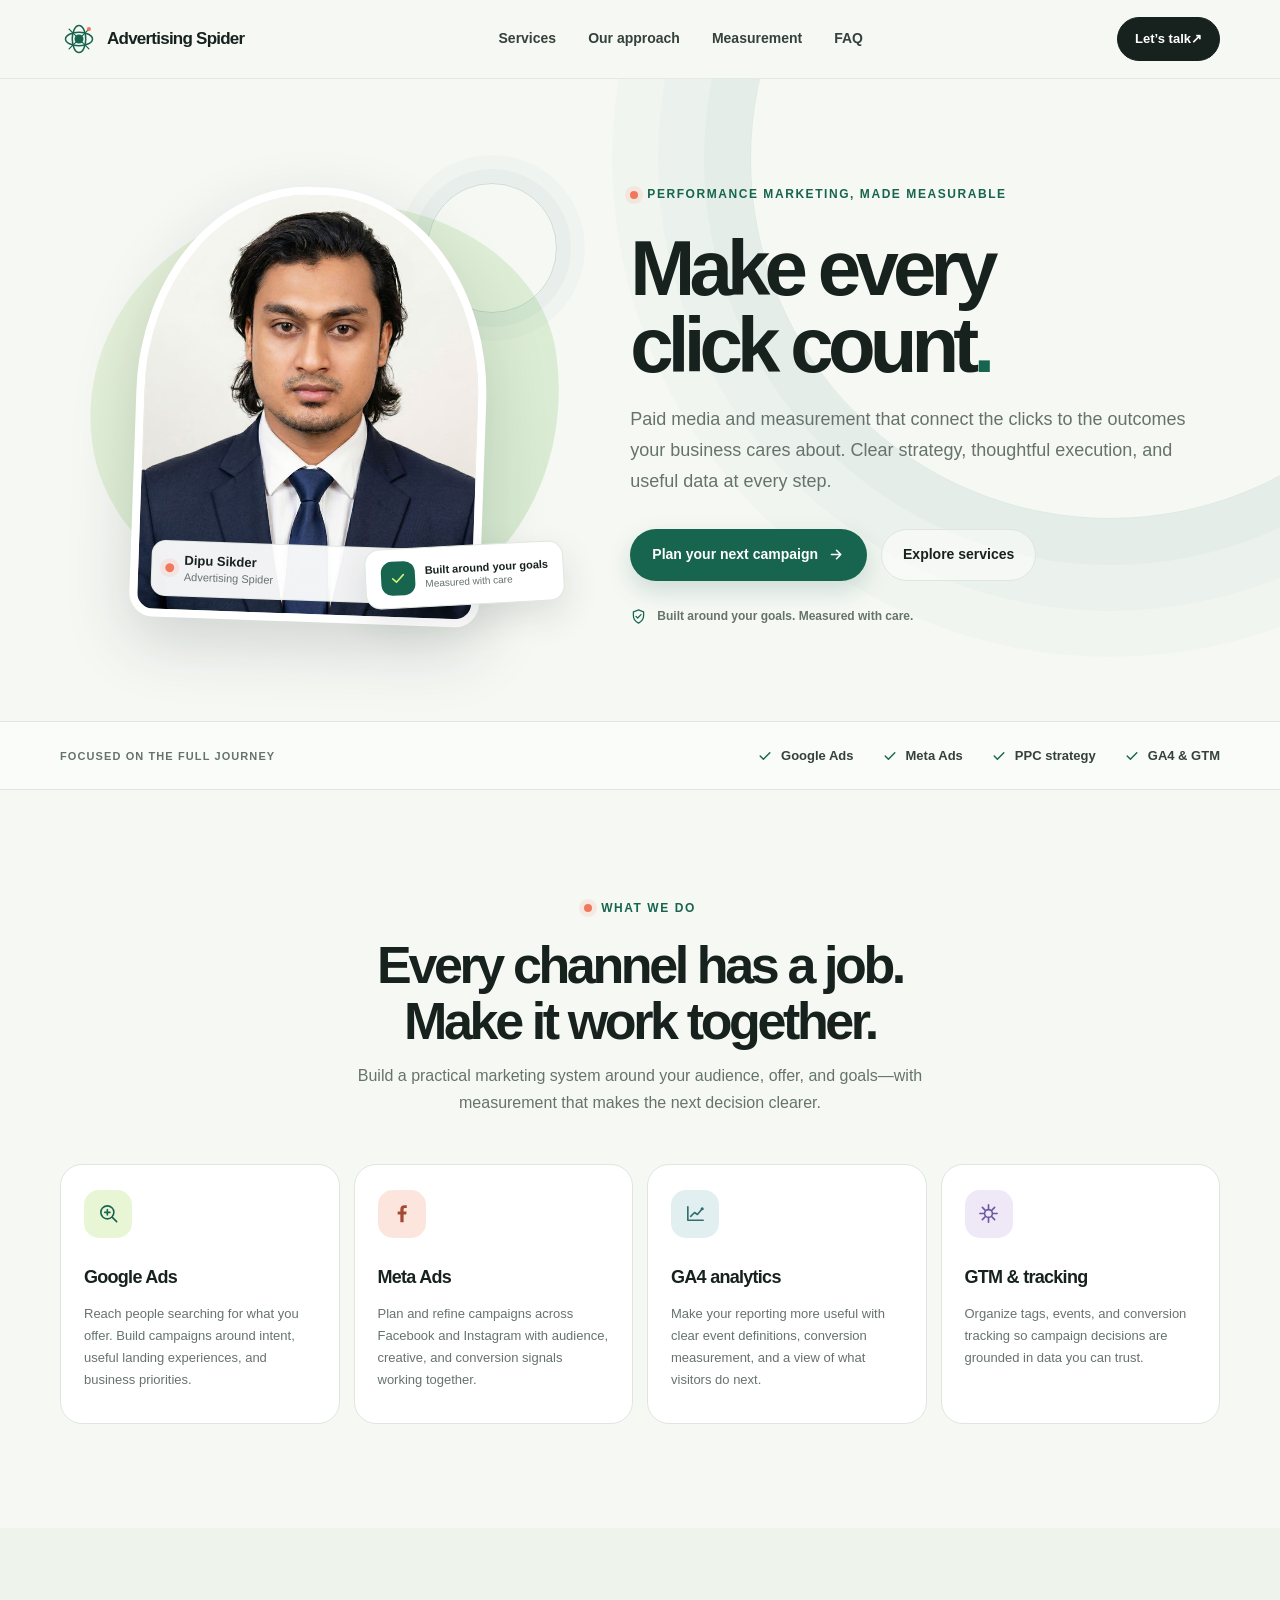
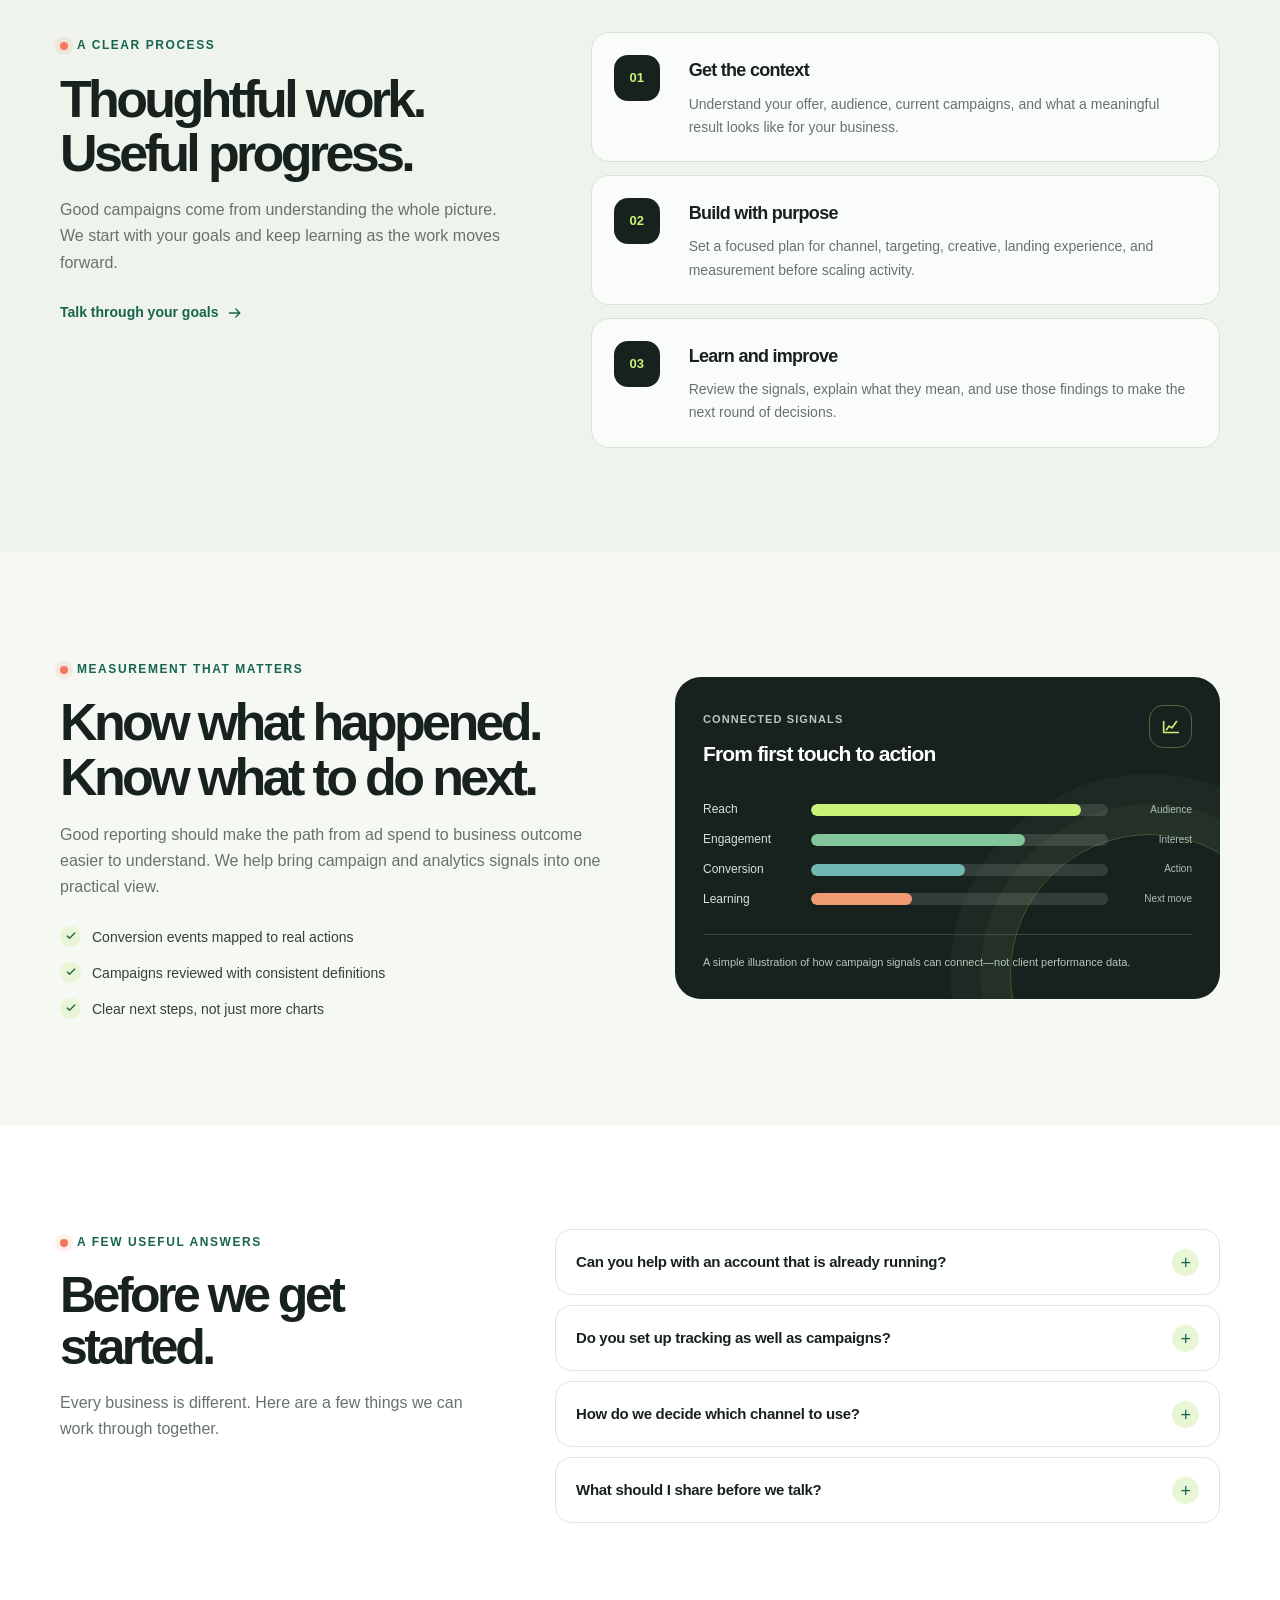
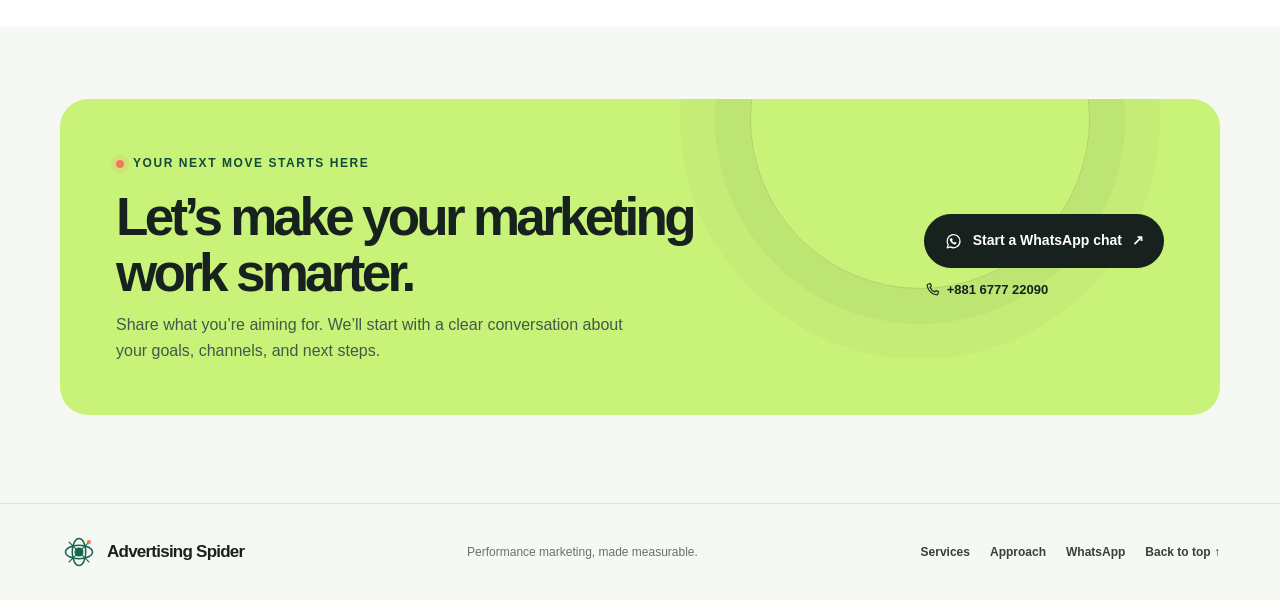
==== commit d2368c5c: "Place portrait beside hero copy" ====
--- a/index.html
+++ b/index.html
@@ -74,7 +74,9 @@
       box-shadow: 0 0 0 46px rgba(23, 101, 79, .025), 0 0 0 92px rgba(23, 101, 79, .022), 0 0 0 138px rgba(23, 101, 79, .018);
       pointer-events: none;
     }
-    .hero-grid { position: relative; display: grid; grid-template-columns: 1.08fr .92fr; align-items: center; gap: 68px; }
+    .hero-grid { position: relative; display: grid; grid-template-columns: .92fr 1.08fr; grid-template-areas: "portrait copy"; align-items: center; gap: 68px; }
+    .hero-grid > div:first-child { grid-area: copy; }
+    .hero-grid > .visual-wrap { grid-area: portrait; }
     .eyebrow { display: inline-flex; align-items: center; gap: 9px; color: var(--green); font-size: 12px; font-weight: 800; letter-spacing: .13em; text-transform: uppercase; }
     .eyebrow-dot { width: 8px; height: 8px; border-radius: 50%; background: var(--coral); box-shadow: 0 0 0 5px rgba(241, 120, 92, .12); }
     h1, h2, h3, p { margin-top: 0; }
@@ -239,7 +241,7 @@
       .primary-nav a { padding: 12px 6px; border-bottom: 1px solid var(--line); }
       .primary-nav a:last-child { border-bottom: 0; }
       .hero { padding: 58px 0 55px; }
-      .hero-grid { grid-template-columns: 1fr; gap: 25px; }
+      .hero-grid { grid-template-columns: 1fr; grid-template-areas: "portrait" "copy"; gap: 25px; }
       h1 { max-width: 520px; font-size: clamp(48px, 12vw, 70px); }
       .hero-copy { font-size: 16px; }
       .hero-actions { margin-top: 24px; }
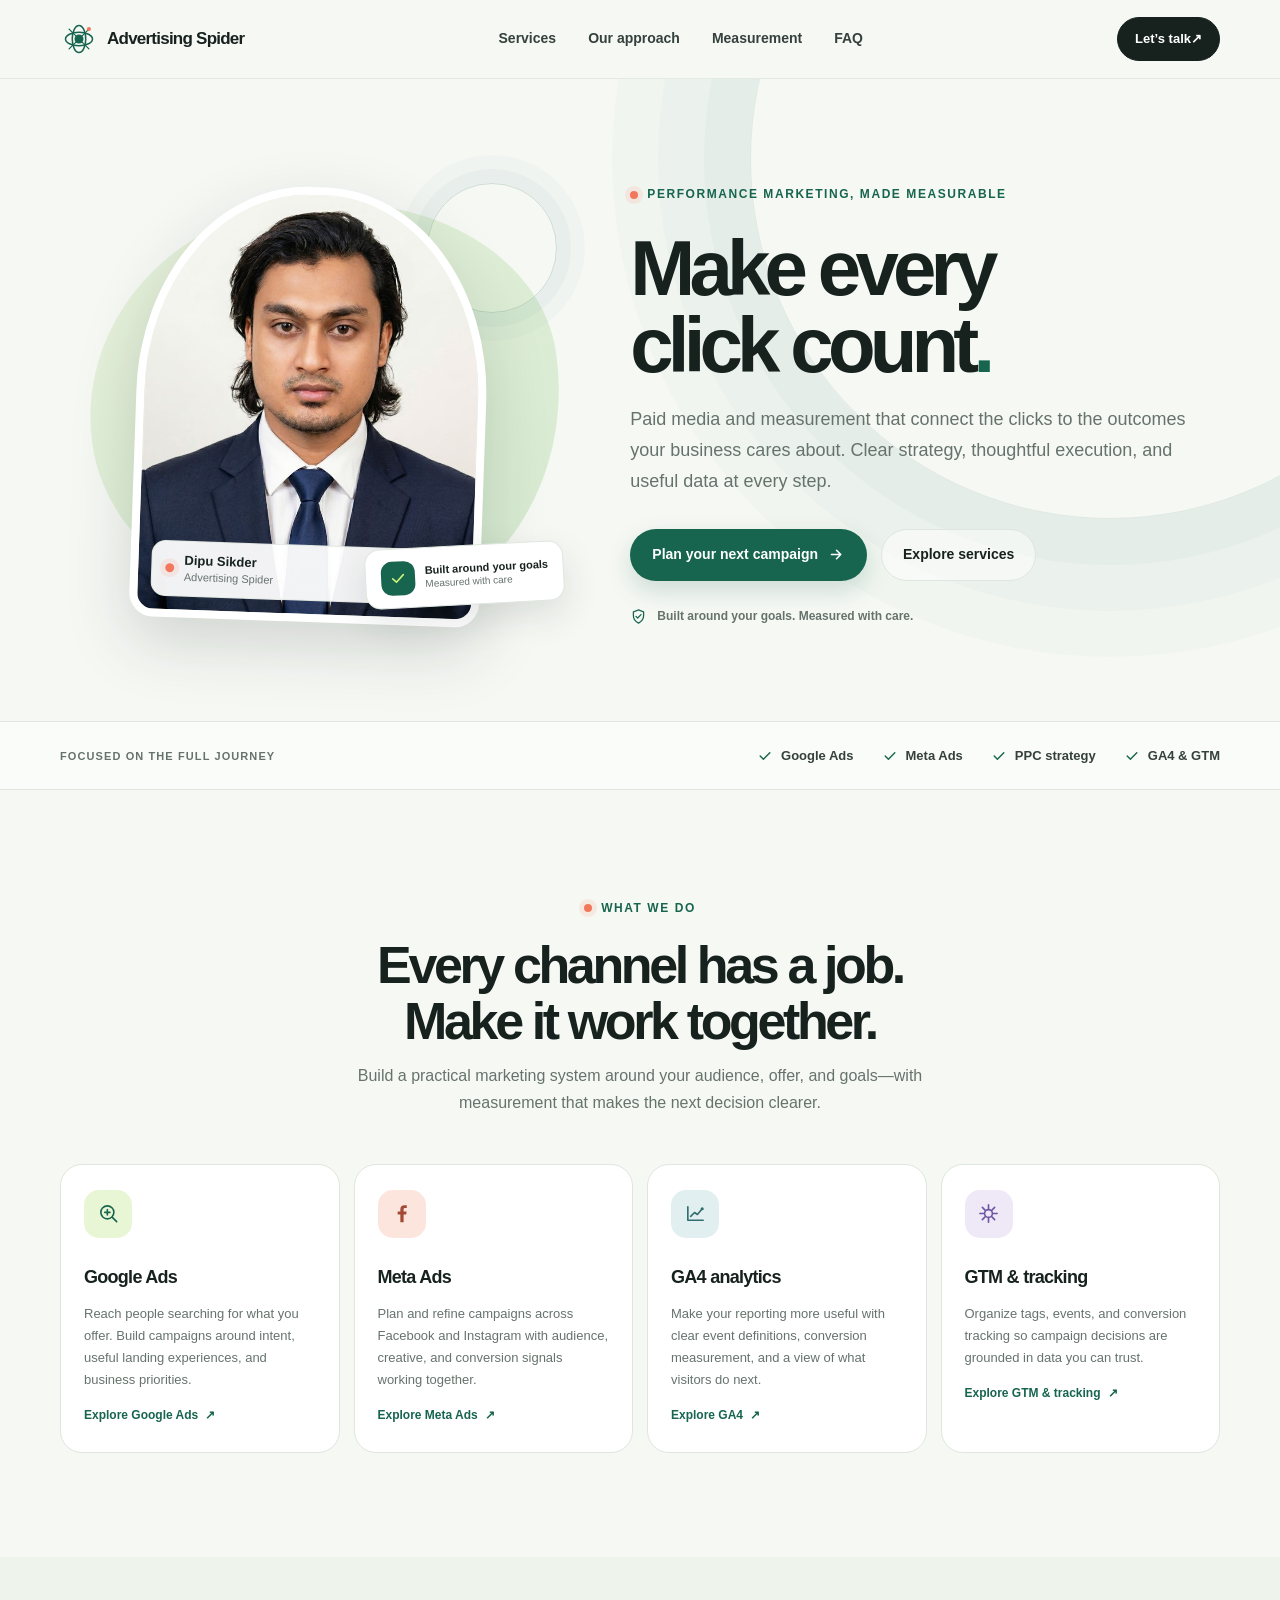
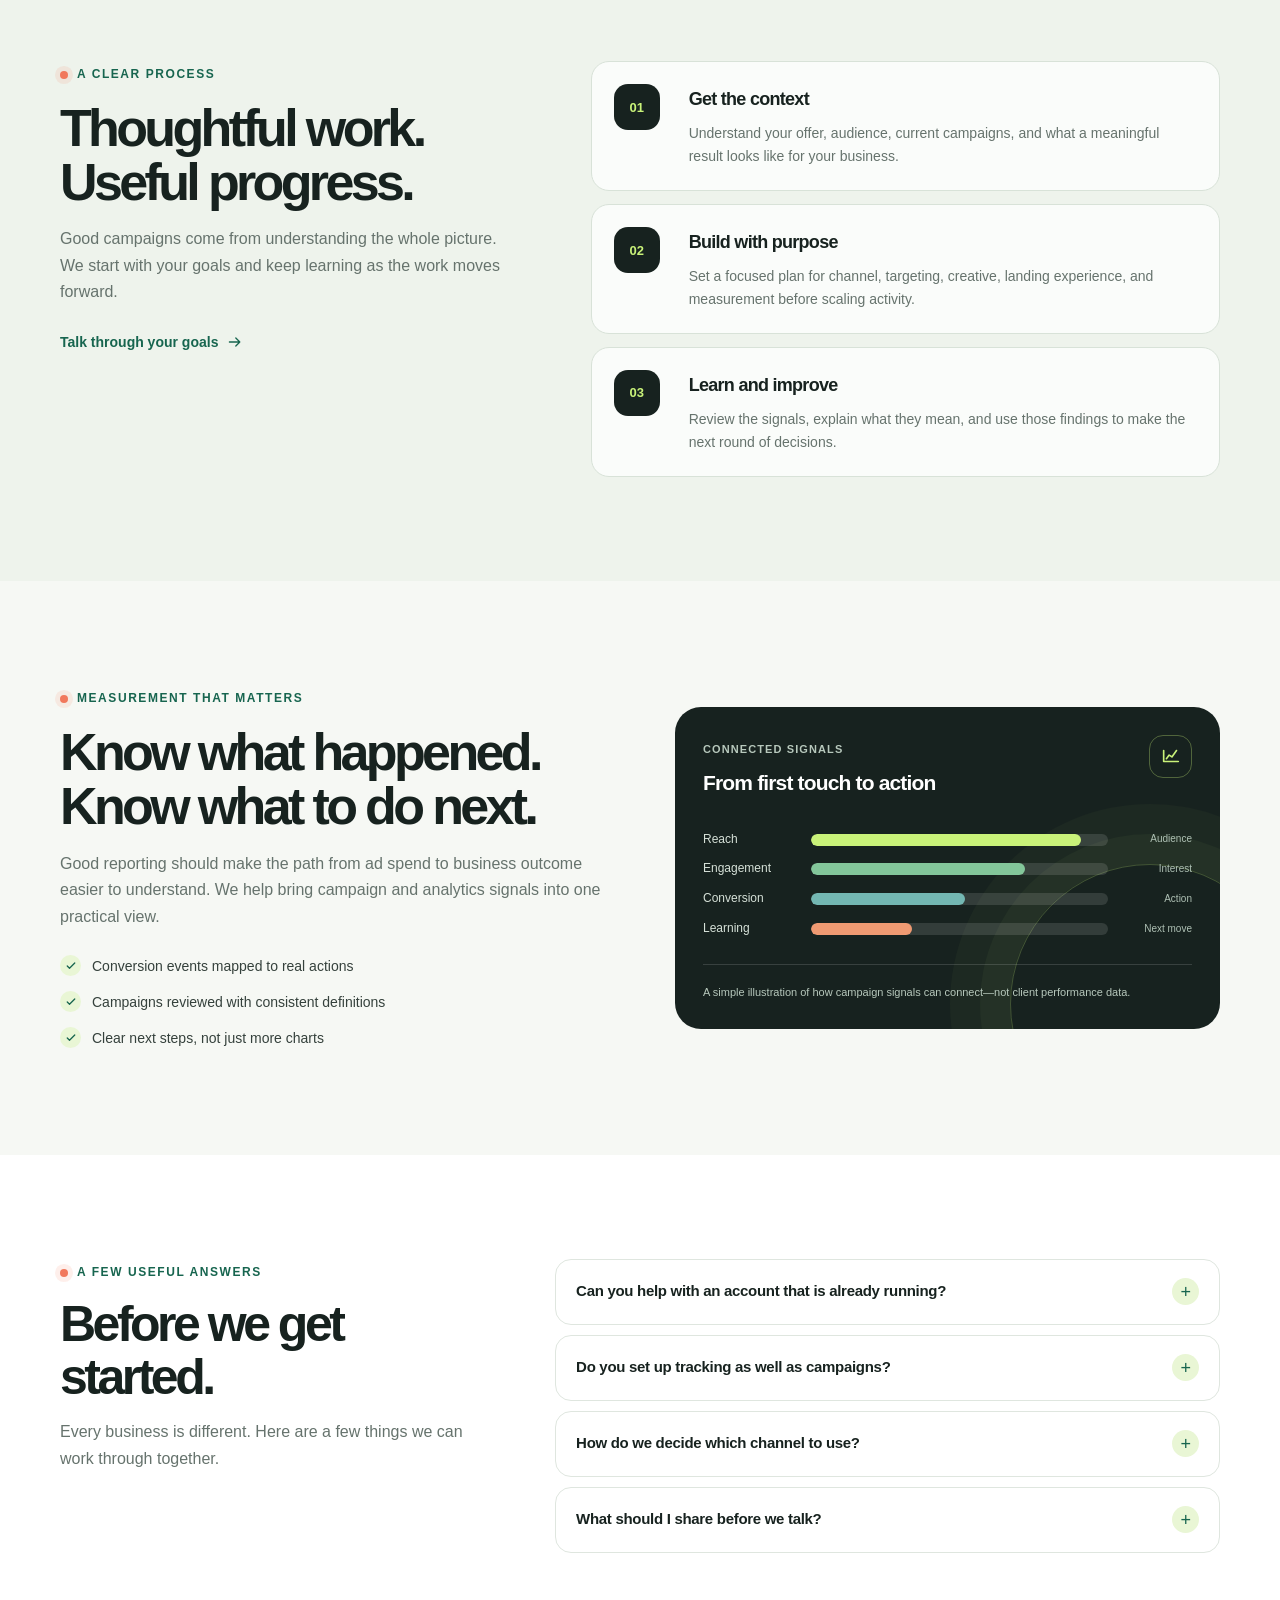
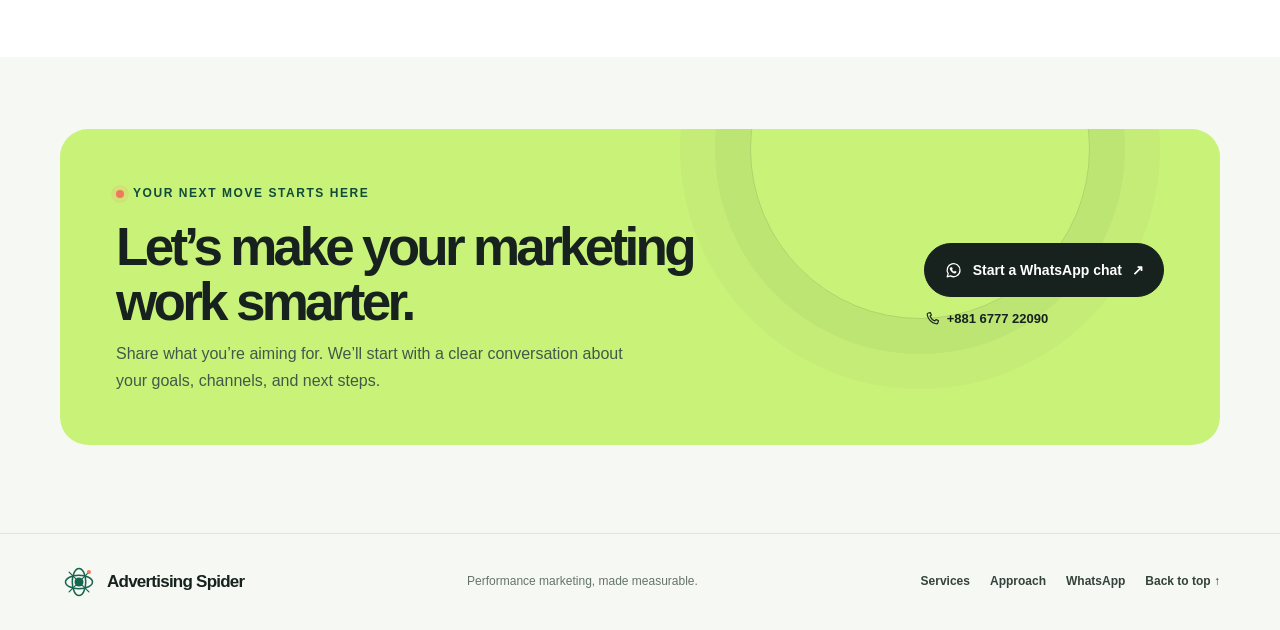
==== commit b69999a0: "Add dedicated service category pages" ====
--- a/index.html
+++ b/index.html
@@ -346,6 +346,16 @@
       .portrait-badge-icon { width: 30px; height: 30px; }
     }
 
+  
+    .service-card { display: block; color: inherit; text-decoration: none; }
+    .service-link { display: inline-flex; align-items: center; gap: 7px; margin-top: 15px; color: var(--green); font-size: 12px; font-weight: 800; }
+    .service-link span { display: inline-block; transition: transform .2s ease; }
+    .service-card:hover .service-link span { transform: translate(2px,-2px); }
+    @media (max-width: 420px) {
+      .service-icon { grid-row: span 3; }
+      .service-link { grid-column: 2; margin-top: 7px; }
+    }
+
   </style>
   <script type="application/ld+json">
   {
@@ -453,26 +463,30 @@
           <p>Build a practical marketing system around your audience, offer, and goals—with measurement that makes the next decision clearer.</p>
         </div>
         <div class="service-grid">
-          <article class="service-card">
+          <a class="service-card" href="services/google-ads/">
             <div class="service-icon" aria-hidden="true"><svg viewBox="0 0 24 24" fill="none"><circle cx="10.8" cy="10.8" r="6.8" stroke="currentColor" stroke-width="1.7"/><path d="m16 16 4.5 4.5M8 10.8h5.6M10.8 8v5.6" stroke="currentColor" stroke-width="1.7" stroke-linecap="round"/></svg></div>
             <h3>Google Ads</h3>
             <p>Reach people searching for what you offer. Build campaigns around intent, useful landing experiences, and business priorities.</p>
-          </article>
-          <article class="service-card">
+            <span class="service-link">Explore Google Ads <span aria-hidden="true">↗</span></span>
+          </a>
+          <a class="service-card" href="services/meta-ads/">
             <div class="service-icon" aria-hidden="true"><svg viewBox="0 0 24 24" fill="none"><path d="M14.2 21v-8h2.7l.4-3.2h-3.1v-2c0-.9.3-1.5 1.6-1.5h1.7V3.4c-.3 0-1.3-.1-2.5-.1-2.5 0-4.2 1.5-4.2 4.3v2.2H8v3.2h2.8v8h3.4Z" fill="currentColor"/></svg></div>
             <h3>Meta Ads</h3>
             <p>Plan and refine campaigns across Facebook and Instagram with audience, creative, and conversion signals working together.</p>
-          </article>
-          <article class="service-card">
+            <span class="service-link">Explore Meta Ads <span aria-hidden="true">↗</span></span>
+          </a>
+          <a class="service-card" href="services/ga4-analytics/">
             <div class="service-icon" aria-hidden="true"><svg viewBox="0 0 24 24" fill="none"><path d="M4 19V5m0 14h16M7 15l4-4 3 2 5-6" stroke="currentColor" stroke-width="1.7" stroke-linecap="round" stroke-linejoin="round"/><circle cx="19" cy="7" r="1.6" fill="currentColor"/></svg></div>
             <h3>GA4 analytics</h3>
             <p>Make your reporting more useful with clear event definitions, conversion measurement, and a view of what visitors do next.</p>
-          </article>
-          <article class="service-card">
+            <span class="service-link">Explore GA4 <span aria-hidden="true">↗</span></span>
+          </a>
+          <a class="service-card" href="services/gtm-tracking/">
             <div class="service-icon" aria-hidden="true"><svg viewBox="0 0 24 24" fill="none"><path d="M12 3v4m0 10v4M3 12h4m10 0h4M5.6 5.6l2.8 2.8m7.2 7.2 2.8 2.8m0-12.8-2.8 2.8m-7.2 7.2-2.8 2.8" stroke="currentColor" stroke-width="1.7" stroke-linecap="round"/><circle cx="12" cy="12" r="4.1" stroke="currentColor" stroke-width="1.7"/></svg></div>
             <h3>GTM &amp; tracking</h3>
             <p>Organize tags, events, and conversion tracking so campaign decisions are grounded in data you can trust.</p>
-          </article>
+            <span class="service-link">Explore GTM & tracking <span aria-hidden="true">↗</span></span>
+          </a>
         </div>
       </div>
     </section>
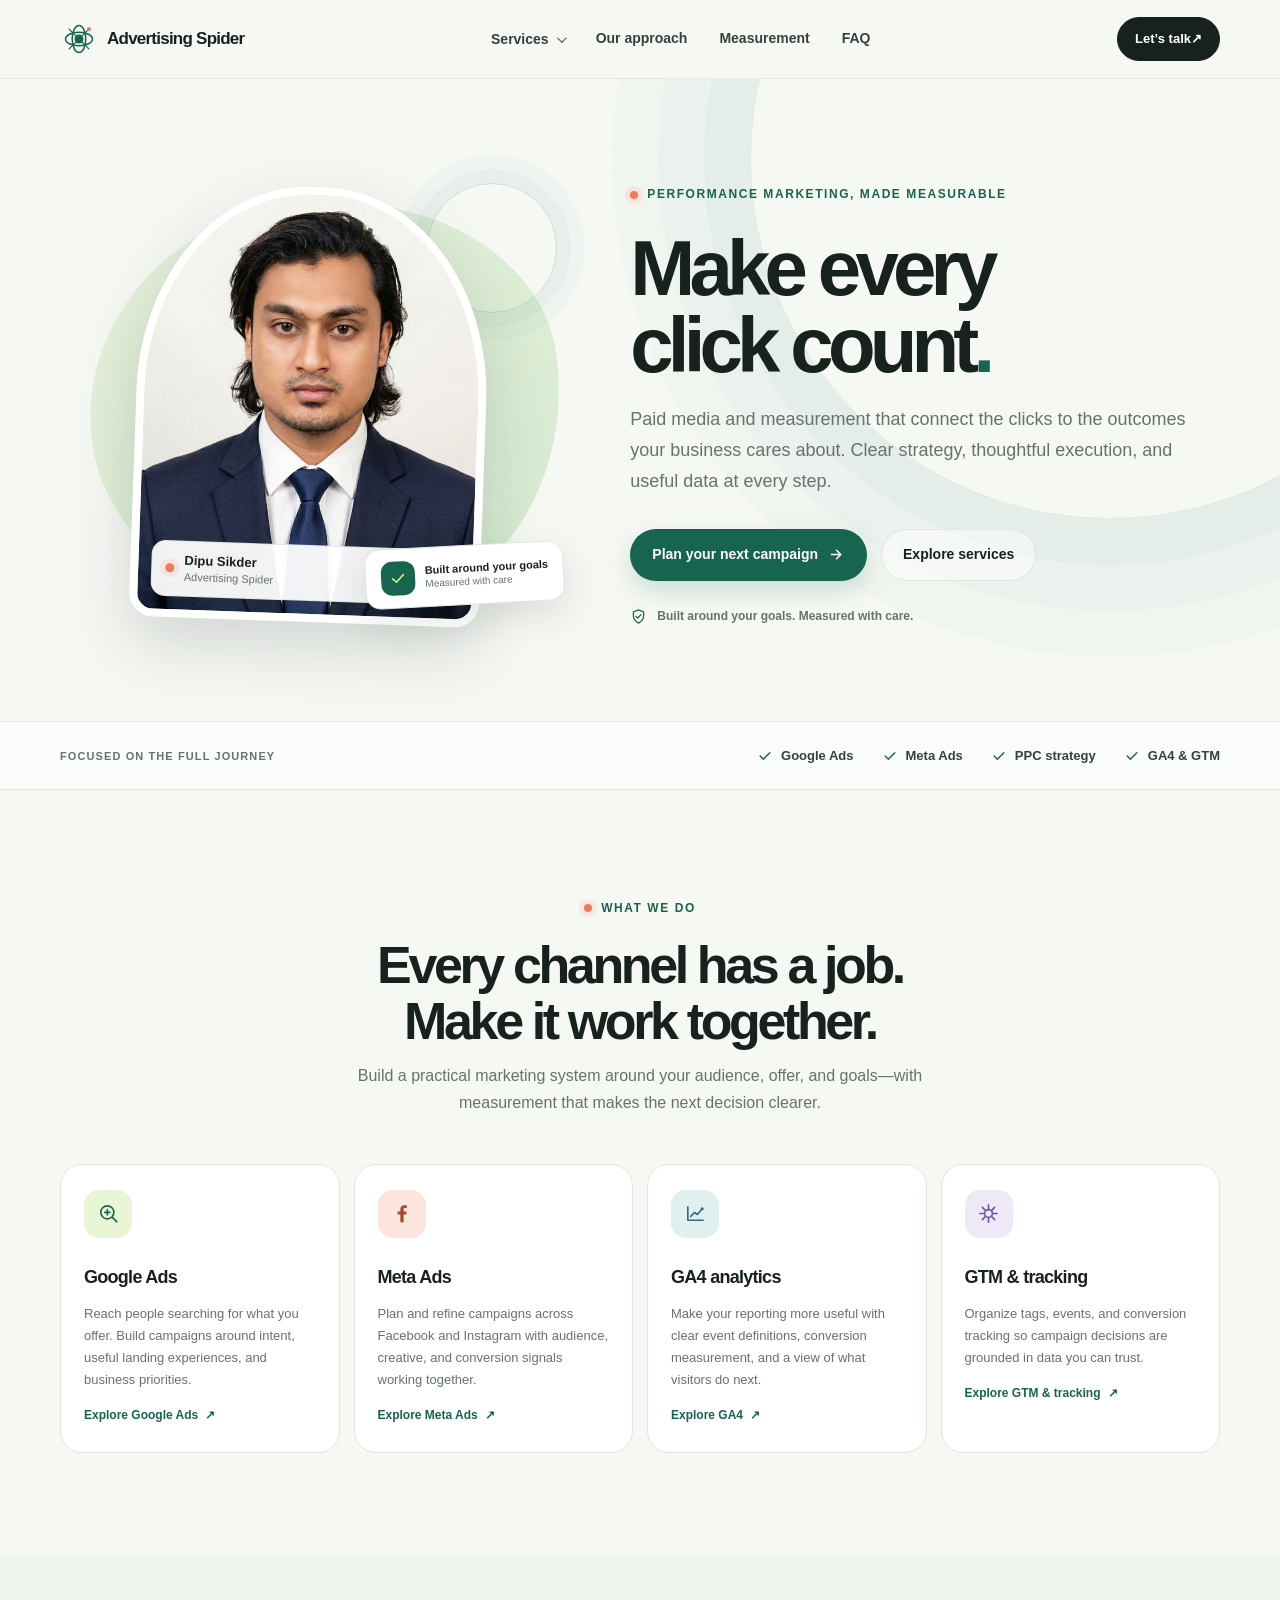
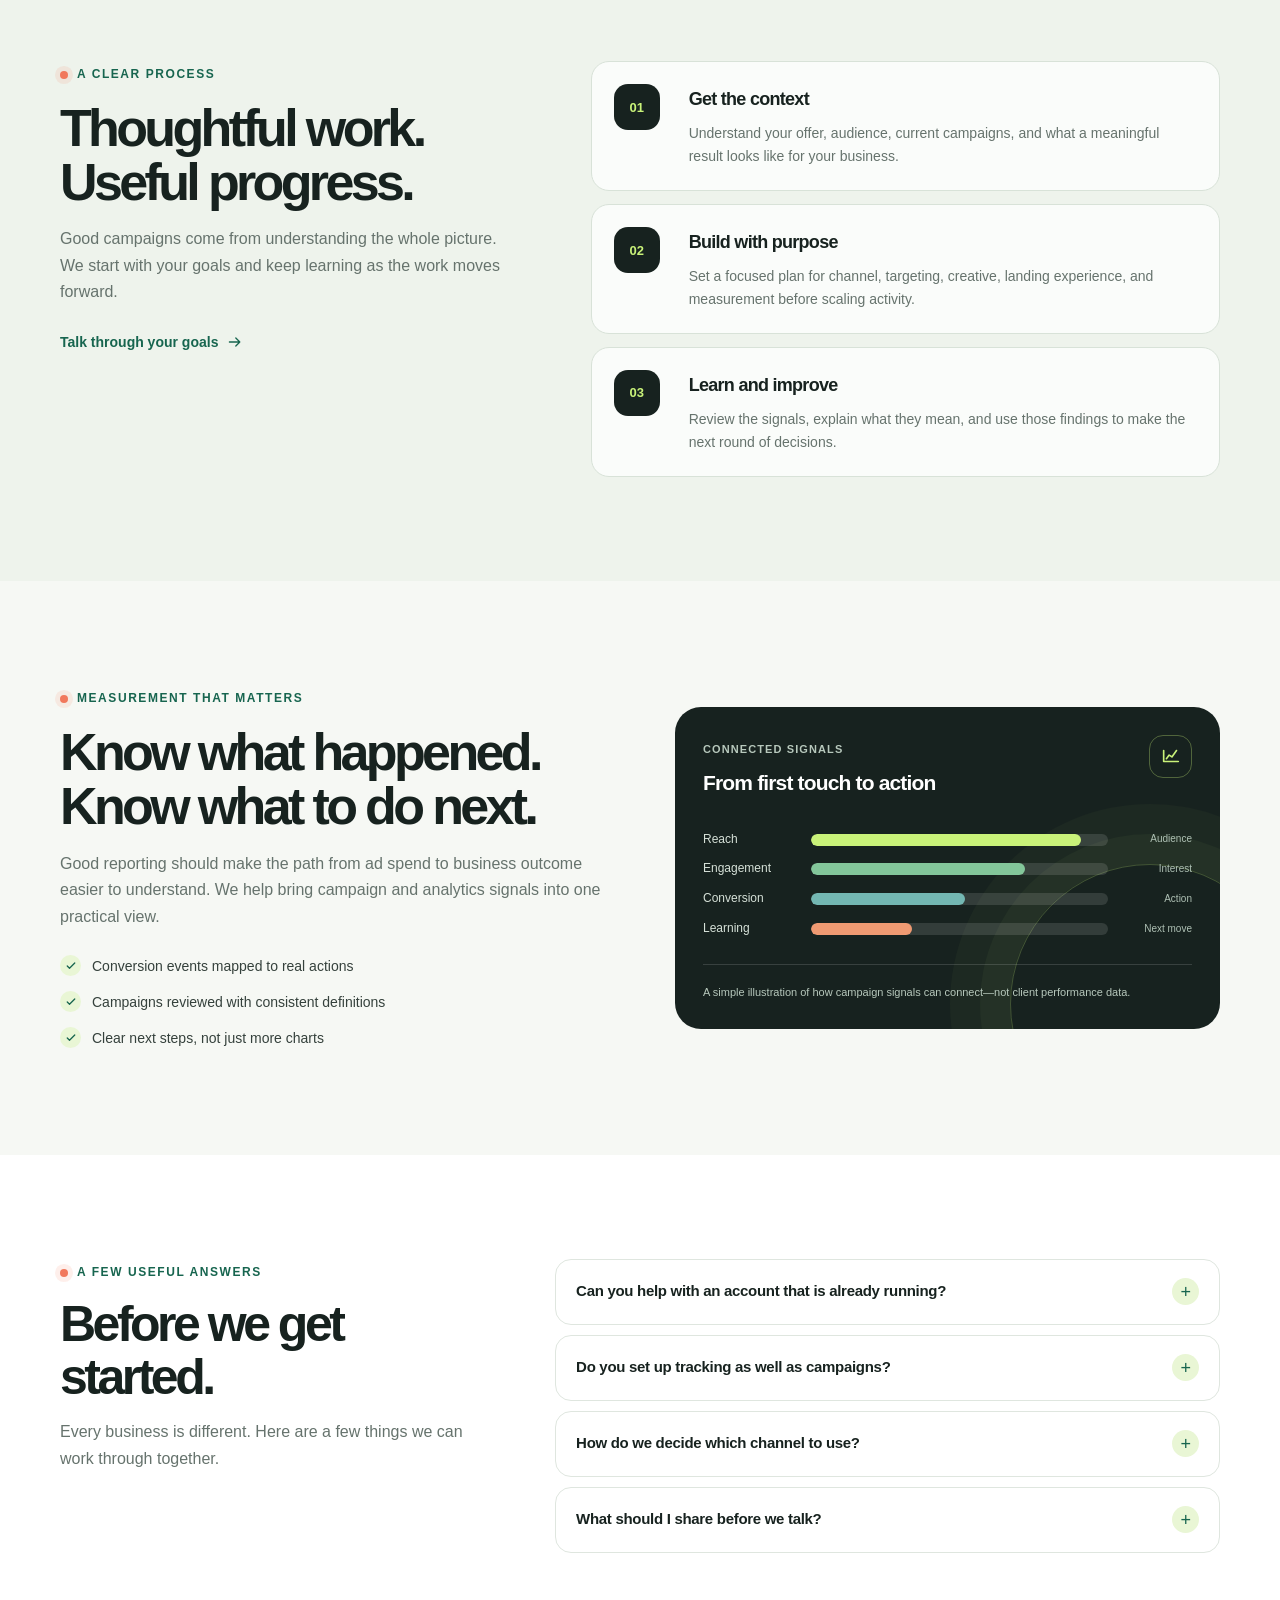
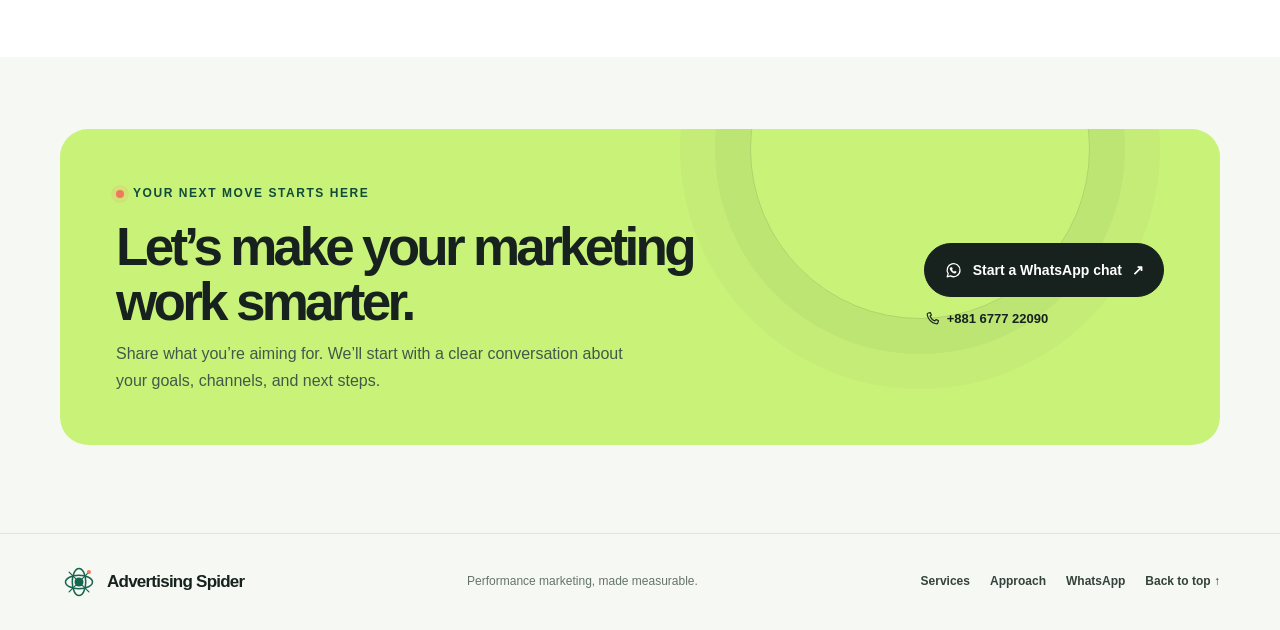
==== commit e3cee572: "Add accessible service category dropdown" ====
--- a/index.html
+++ b/index.html
@@ -63,6 +63,20 @@
     .primary-nav { display: flex; align-items: center; gap: 32px; }
     .primary-nav a { color: var(--ink-soft); font-size: 14px; font-weight: 650; text-decoration: none; transition: color .2s ease; }
     .primary-nav a:hover, .primary-nav a:focus-visible { color: var(--green); }
+    .nav-service-menu { position: relative; }
+    .nav-service-menu > summary { display: inline-flex; align-items: center; gap: 8px; color: var(--ink-soft); font-size: 14px; font-weight: 650; cursor: pointer; list-style: none; }
+    .nav-service-menu > summary::-webkit-details-marker { display: none; }
+    .nav-service-menu > summary::after { width: 7px; height: 7px; border-right: 1.5px solid currentColor; border-bottom: 1.5px solid currentColor; content: ""; transform: rotate(45deg) translateY(-2px); transition: transform .18s ease; }
+    .nav-service-menu[open] > summary::after { transform: rotate(225deg) translate(-1px,-1px); }
+    .nav-service-menu > summary:hover, .nav-service-menu > summary:focus-visible { color: var(--green); }
+    .service-menu { position: absolute; top: 100%; left: -16px; z-index: 40; min-width: 268px; padding-top: 10px; opacity: 0; visibility: hidden; transform: translateY(5px); transition: opacity .16s ease, transform .16s ease, visibility .16s ease; }
+    .nav-service-menu[open] .service-menu { opacity: 1; visibility: visible; transform: translateY(0); }
+    .service-menu-panel { overflow: hidden; padding: 7px; border: 1px solid var(--line); border-radius: 15px; background: var(--white); box-shadow: 0 18px 44px rgba(24,44,35,.14); }
+    .primary-nav .service-menu a { display: flex; flex-direction: column; gap: 2px; padding: 10px 12px; border: 0; border-radius: 9px; color: var(--ink-soft); font-size: 13px; line-height: 1.35; text-decoration: none; white-space: nowrap; }
+    .primary-nav .service-menu a:hover, .primary-nav .service-menu a:focus-visible { background: #f1f6ed; color: var(--green); }
+    .service-menu a span { font-weight: 750; }
+    .service-menu a small { color: var(--muted); font-size: 11px; font-weight: 500; }
+    .primary-nav .service-menu .service-menu-all { align-items: center; flex-direction: row; justify-content: space-between; margin-top: 5px; border-top: 1px solid var(--line); border-radius: 0 0 9px 9px; color: var(--green); font-weight: 750; }
     .header-cta { display: inline-flex; align-items: center; justify-content: center; min-height: 44px; padding: 0 17px; border: 1px solid var(--ink); border-radius: 999px; background: var(--ink); color: #fff; font-size: 13px; font-weight: 750; text-decoration: none; transition: transform .2s ease, background .2s ease; }
     .header-cta:hover { background: var(--green); border-color: var(--green); transform: translateY(-2px); }
     .menu-toggle { display: none; align-items: center; gap: 8px; border: 0; background: transparent; color: var(--ink); font-weight: 700; cursor: pointer; }
@@ -240,6 +254,11 @@
       .primary-nav.is-open { display: flex; flex-direction: column; }
       .primary-nav a { padding: 12px 6px; border-bottom: 1px solid var(--line); }
       .primary-nav a:last-child { border-bottom: 0; }
+      .nav-service-menu { width: 100%; }
+      .nav-service-menu > summary { display: flex; width: 100%; justify-content: space-between; padding: 12px 6px; border-bottom: 1px solid var(--line); }
+      .service-menu { left: 0; min-width: min(268px, 100%); }
+      .primary-nav .service-menu a { padding: 10px 12px; border: 0; }
+
       .hero { padding: 58px 0 55px; }
       .hero-grid { grid-template-columns: 1fr; grid-template-areas: "portrait" "copy"; gap: 25px; }
       h1 { max-width: 520px; font-size: clamp(48px, 12vw, 70px); }
@@ -391,7 +410,15 @@
         <span class="brand-word">Advertising Spider</span>
       </a>
       <nav class="primary-nav" id="primary-nav" aria-label="Main navigation">
-        <a href="#services">Services</a>
+        <details class="nav-service-menu">
+        <summary>Services</summary>
+        <div class="service-menu"><div class="service-menu-panel">
+        <a href="services/google-ads/"><span>Google Ads</span><small>Search, shopping &amp; Performance Max</small></a>
+        <a href="services/meta-ads/"><span>Meta Ads</span><small>Facebook &amp; Instagram campaigns</small></a>
+        <a href="services/ga4-analytics/"><span>GA4 Analytics</span><small>Reporting and useful insights</small></a>
+        <a href="services/gtm-tracking/"><span>GTM &amp; Tracking</span><small>Events, pixels and conversions</small></a>
+        <a class="service-menu-all" href="#services">Explore all services <span aria-hidden="true">↗</span></a>
+        </div></div></details>
         <a href="#approach">Our approach</a>
         <a href="#measurement">Measurement</a>
         <a href="#faq">FAQ</a>
@@ -615,6 +642,50 @@
       menuToggle.setAttribute("aria-expanded", String(!isOpen));
       primaryNav.classList.toggle("is-open", !isOpen);
     });
+    document.querySelectorAll(".nav-service-menu").forEach((serviceMenu) => {
+      let openedByHover = false;
+      const summary = serviceMenu.querySelector("summary");
+      serviceMenu.addEventListener("pointerenter", (event) => {
+        if (event.pointerType === "mouse" || event.pointerType === "pen") {
+          serviceMenu.open = true;
+          openedByHover = true;
+        }
+      });
+      serviceMenu.addEventListener("pointerleave", () => {
+        if (openedByHover && !serviceMenu.contains(document.activeElement)) {
+          serviceMenu.open = false;
+          openedByHover = false;
+        }
+      });
+      serviceMenu.addEventListener("focusin", () => { serviceMenu.open = true; });
+      serviceMenu.addEventListener("focusout", (event) => {
+        if (!serviceMenu.contains(event.relatedTarget)) {
+          serviceMenu.open = false;
+          openedByHover = false;
+        }
+      });
+      summary.addEventListener("click", (event) => {
+        if (serviceMenu.open && openedByHover) {
+          event.preventDefault();
+          openedByHover = false;
+        } else {
+          openedByHover = false;
+        }
+      });
+      document.addEventListener("click", (event) => {
+        if (!serviceMenu.contains(event.target)) {
+          serviceMenu.open = false;
+          openedByHover = false;
+        }
+      });
+      document.addEventListener("keydown", (event) => {
+        if (event.key === "Escape" && serviceMenu.open) {
+          serviceMenu.open = false;
+          openedByHover = false;
+          summary.focus();
+        }
+      });
+    });
     primaryNav.addEventListener("click", (event) => {
       if (event.target.closest("a")) {
         menuToggle.setAttribute("aria-expanded", "false");
